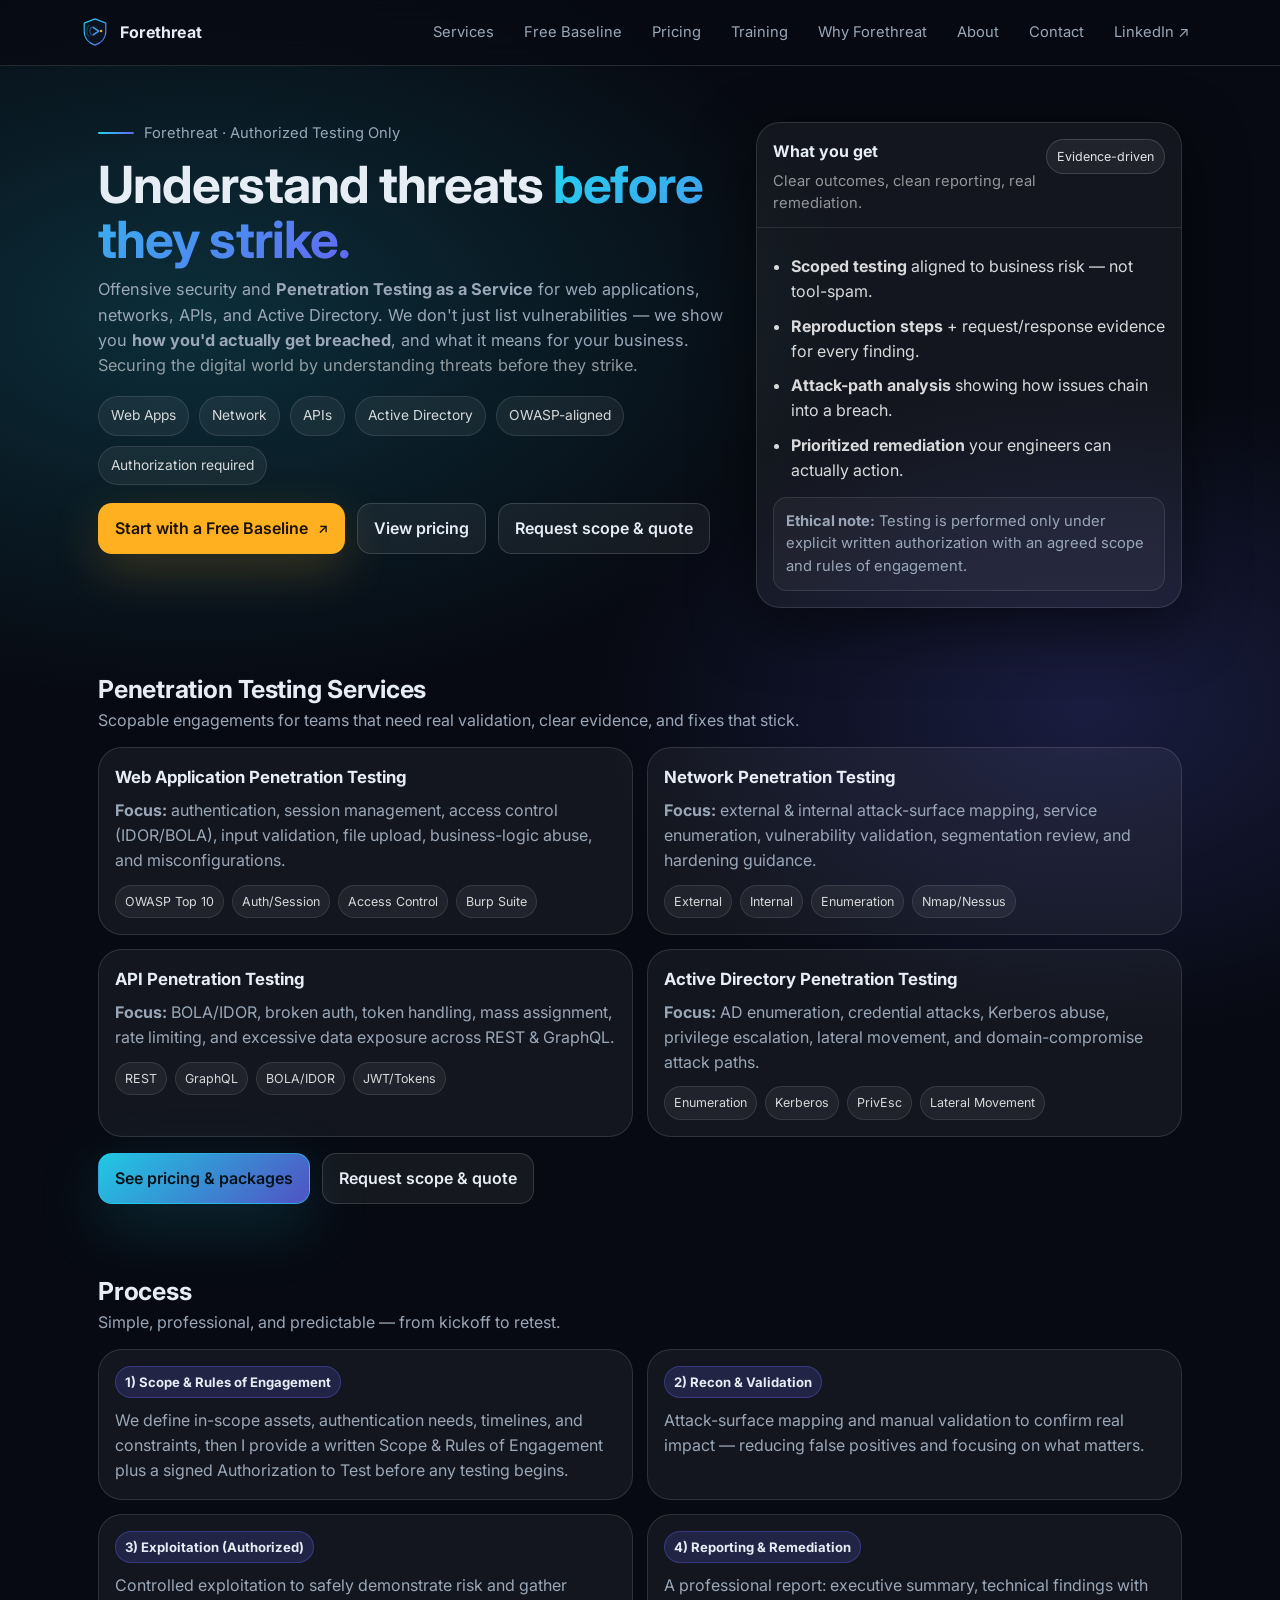
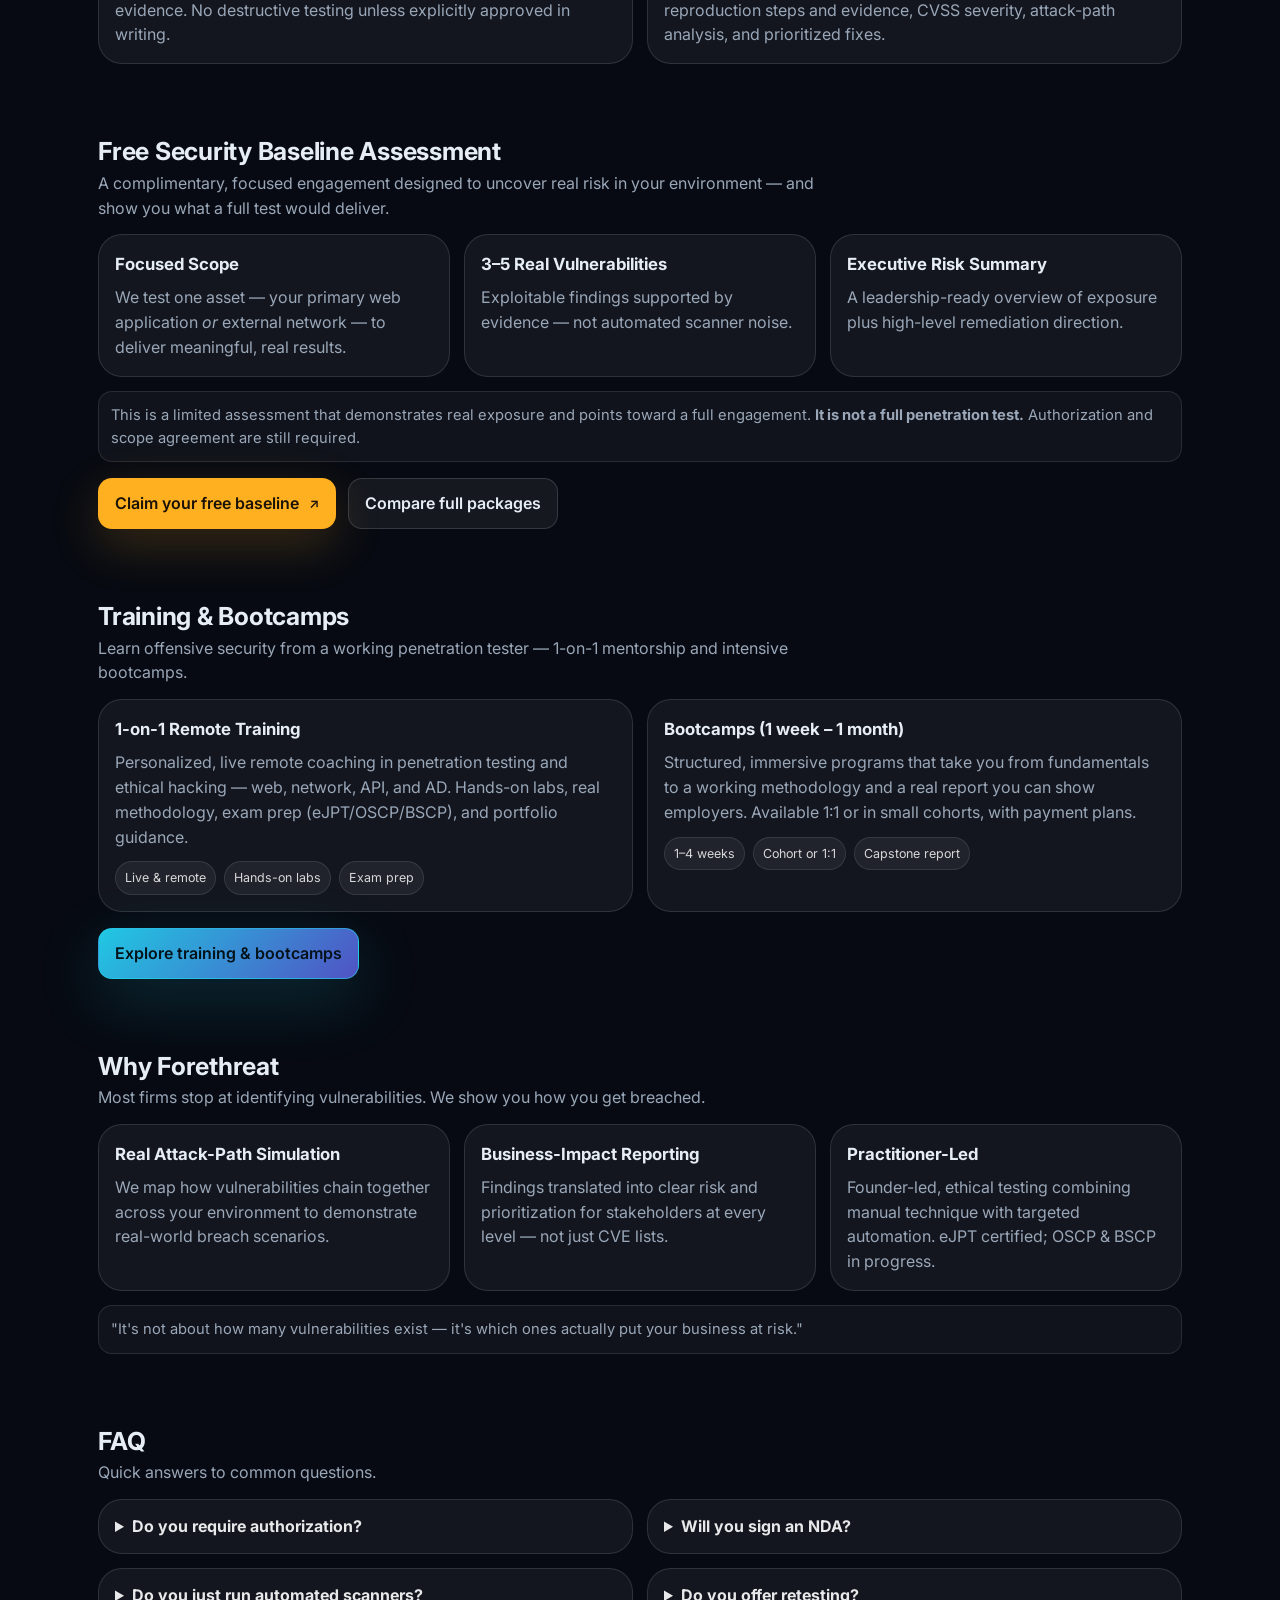
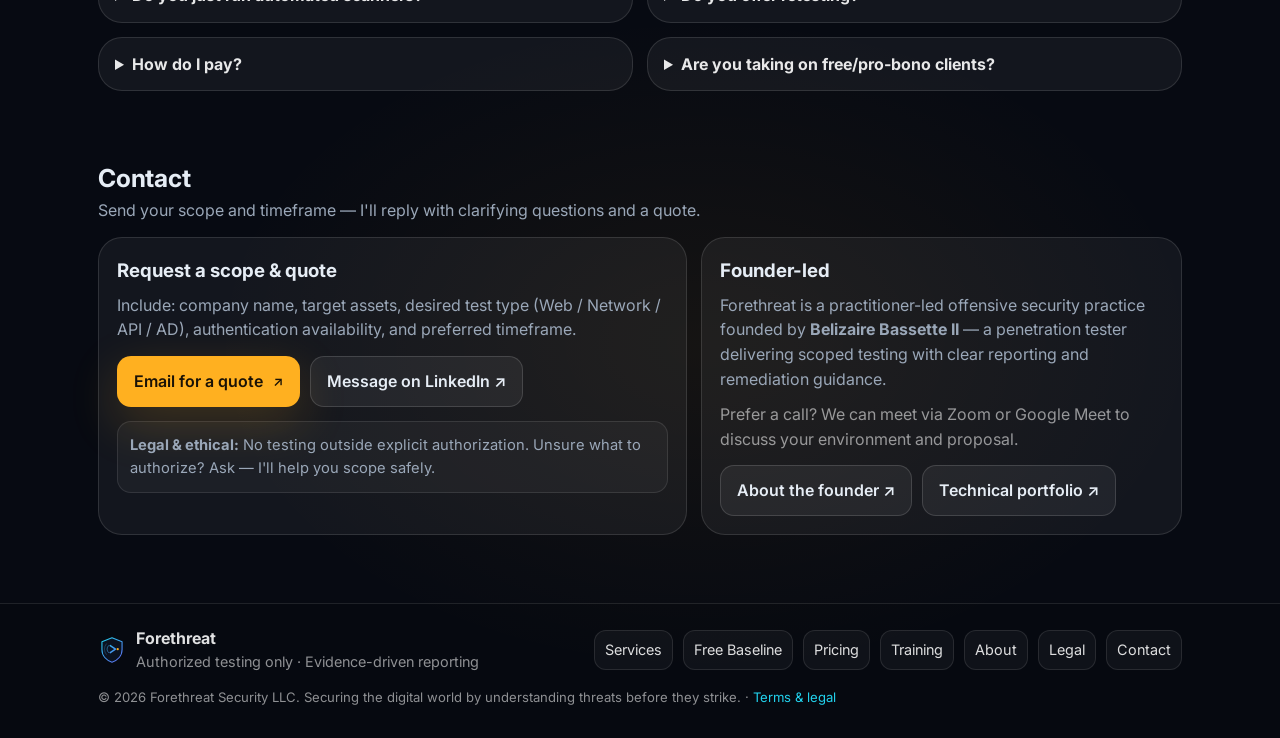
==== index.html @ 9aa18c88 "Forethreat marketing site for GitHub Pages (forethreatsec.com) Public site repo: index, pricing, tra" ====
<!DOCTYPE html>
<html lang="en">
<head>
  <meta charset="UTF-8" />
  <meta name="viewport" content="width=device-width, initial-scale=1.0" />
  <meta name="description" content="Forethreat — Offensive security and Penetration Testing as a Service. Authorized, scoped testing for web apps, networks, APIs, and Active Directory, plus 1-on-1 training and bootcamps. Evidence-driven reporting and real-world attack-path analysis." />
  <meta name="robots" content="index,follow" />
  <meta property="og:title" content="Forethreat — Offensive Security & PTaaS" />
  <meta property="og:description" content="We show you how you'd actually get breached — before someone else does. Web, Network, API & Active Directory penetration testing, plus training and bootcamps." />
  <meta property="og:type" content="website" />
  <title>Forethreat — Offensive Security & PTaaS</title>
  <link href="https://fonts.googleapis.com/css2?family=Inter:wght@300;400;500;600;700;800&display=swap" rel="stylesheet" />
  <link rel="icon" href="assets/logo.svg" type="image/svg+xml" />
  <link rel="stylesheet" href="style.css" />
</head>
<body>
  <!-- NAV -->
  <div class="nav">
    <div class="wrap nav-inner">
      <a class="brand" href="index.html">
        <img src="assets/logo.svg" alt="Forethreat" />
        <span>Forethreat</span>
      </a>
      <div class="nav-links">
        <a href="#services">Services</a>
        <a href="#baseline">Free Baseline</a>
        <a href="pricing.html">Pricing</a>
        <a href="training.html">Training</a>
        <a href="#why">Why Forethreat</a>
        <a href="about.html">About</a>
        <a href="#contact">Contact</a>
        <a href="https://www.linkedin.com/in/belizaireb" target="_blank" rel="noopener">LinkedIn ↗</a>
      </div>
    </div>
  </div>

  <!-- HERO -->
  <header class="hero">
    <div class="wrap hero-grid">
      <div>
        <div class="eyebrow">
          <div class="line"></div>
          <div>Forethreat · Authorized Testing Only</div>
        </div>
        <h1>Understand threats <span>before they strike.</span></h1>
        <p class="sub">
          Offensive security and <strong>Penetration Testing as a Service</strong> for web applications, networks, APIs, and Active Directory.
          We don't just list vulnerabilities — we show you <strong>how you'd actually get breached</strong>, and what it means for your business.
          <br />
          <span style="color:var(--muted2);">Securing the digital world by understanding threats before they strike.</span>
        </p>
        <div class="chips">
          <span class="chip">Web Apps</span>
          <span class="chip">Network</span>
          <span class="chip">APIs</span>
          <span class="chip">Active Directory</span>
          <span class="chip">OWASP-aligned</span>
          <span class="chip">Authorization required</span>
        </div>
        <div class="cta">
          <a class="btn signal" href="#baseline">Start with a Free Baseline <small>↗</small></a>
          <a class="btn" href="pricing.html">View pricing</a>
          <a class="btn" href="#contact">Request scope &amp; quote</a>
        </div>
      </div>

      <aside class="card" aria-label="What you get">
        <div class="card-top">
          <div>
            <div class="card-title">What you get</div>
            <div class="card-sub">Clear outcomes, clean reporting, real remediation.</div>
          </div>
          <div class="pill">Evidence-driven</div>
        </div>
        <div class="card-body">
          <ul class="list">
            <li><strong>Scoped testing</strong> aligned to business risk — not tool-spam.</li>
            <li><strong>Reproduction steps</strong> + request/response evidence for every finding.</li>
            <li><strong>Attack-path analysis</strong> showing how issues chain into a breach.</li>
            <li><strong>Prioritized remediation</strong> your engineers can actually action.</li>
          </ul>
          <div class="micro">
            <strong>Ethical note:</strong> Testing is performed only under explicit written authorization with an agreed scope and rules of engagement.
          </div>
        </div>
      </aside>
    </div>
  </header>

  <!-- SERVICES -->
  <section id="services">
    <div class="wrap">
      <div class="section-head">
        <div>
          <h2>Penetration Testing Services</h2>
          <p class="lead">Scopable engagements for teams that need real validation, clear evidence, and fixes that stick.</p>
        </div>
      </div>
      <div class="grid2">
        <div class="svc">
          <h3>Web Application Penetration Testing</h3>
          <p><strong>Focus:</strong> authentication, session management, access control (IDOR/BOLA), input validation, file upload, business-logic abuse, and misconfigurations.</p>
          <div class="tags"><span class="tag">OWASP Top 10</span><span class="tag">Auth/Session</span><span class="tag">Access Control</span><span class="tag">Burp Suite</span></div>
        </div>
        <div class="svc">
          <h3>Network Penetration Testing</h3>
          <p><strong>Focus:</strong> external &amp; internal attack-surface mapping, service enumeration, vulnerability validation, segmentation review, and hardening guidance.</p>
          <div class="tags"><span class="tag">External</span><span class="tag">Internal</span><span class="tag">Enumeration</span><span class="tag">Nmap/Nessus</span></div>
        </div>
        <div class="svc">
          <h3>API Penetration Testing</h3>
          <p><strong>Focus:</strong> BOLA/IDOR, broken auth, token handling, mass assignment, rate limiting, and excessive data exposure across REST &amp; GraphQL.</p>
          <div class="tags"><span class="tag">REST</span><span class="tag">GraphQL</span><span class="tag">BOLA/IDOR</span><span class="tag">JWT/Tokens</span></div>
        </div>
        <div class="svc">
          <h3>Active Directory Penetration Testing</h3>
          <p><strong>Focus:</strong> AD enumeration, credential attacks, Kerberos abuse, privilege escalation, lateral movement, and domain-compromise attack paths.</p>
          <div class="tags"><span class="tag">Enumeration</span><span class="tag">Kerberos</span><span class="tag">PrivEsc</span><span class="tag">Lateral Movement</span></div>
        </div>
      </div>
      <div class="cta" style="margin-top:16px;">
        <a class="btn primary" href="pricing.html">See pricing &amp; packages</a>
        <a class="btn" href="#contact">Request scope &amp; quote</a>
      </div>
    </div>
  </section>

  <!-- PROCESS -->
  <section id="process">
    <div class="wrap">
      <div class="section-head"><div><h2>Process</h2><p class="lead">Simple, professional, and predictable — from kickoff to retest.</p></div></div>
      <div class="grid2">
        <div class="step"><strong>1) Scope &amp; Rules of Engagement</strong><p>We define in-scope assets, authentication needs, timelines, and constraints, then I provide a written Scope &amp; Rules of Engagement plus a signed Authorization to Test before any testing begins.</p></div>
        <div class="step"><strong>2) Recon &amp; Validation</strong><p>Attack-surface mapping and manual validation to confirm real impact — reducing false positives and focusing on what matters.</p></div>
        <div class="step"><strong>3) Exploitation (Authorized)</strong><p>Controlled exploitation to safely demonstrate risk and gather evidence. No destructive testing unless explicitly approved in writing.</p></div>
        <div class="step"><strong>4) Reporting &amp; Remediation</strong><p>A professional report: executive summary, technical findings with reproduction steps and evidence, CVSS severity, attack-path analysis, and prioritized fixes.</p></div>
      </div>
    </div>
  </section>

  <!-- BASELINE (FREE) -->
  <section id="baseline">
    <div class="wrap">
      <div class="section-head"><div><h2>Free Security Baseline Assessment</h2><p class="lead">A complimentary, focused engagement designed to uncover real risk in your environment — and show you what a full test would deliver.</p></div></div>
      <div class="grid3">
        <div class="svc"><h3>Focused Scope</h3><p>We test one asset — your primary web application <em>or</em> external network — to deliver meaningful, real results.</p></div>
        <div class="svc"><h3>3–5 Real Vulnerabilities</h3><p>Exploitable findings supported by evidence — not automated scanner noise.</p></div>
        <div class="svc"><h3>Executive Risk Summary</h3><p>A leadership-ready overview of exposure plus high-level remediation direction.</p></div>
      </div>
      <div class="micro" style="margin-top:14px;">
        This is a limited assessment that demonstrates real exposure and points toward a full engagement. <strong>It is not a full penetration test.</strong> Authorization and scope agreement are still required.
      </div>
      <div class="cta" style="margin-top:16px;">
        <a class="btn signal" href="#contact">Claim your free baseline <small>↗</small></a>
        <a class="btn" href="pricing.html">Compare full packages</a>
      </div>
    </div>
  </section>

  <!-- TRAINING TEASER -->
  <section id="training">
    <div class="wrap">
      <div class="section-head"><div><h2>Training &amp; Bootcamps</h2><p class="lead">Learn offensive security from a working penetration tester — 1-on-1 mentorship and intensive bootcamps.</p></div></div>
      <div class="grid2">
        <div class="svc">
          <h3>1-on-1 Remote Training</h3>
          <p>Personalized, live remote coaching in penetration testing and ethical hacking — web, network, API, and AD. Hands-on labs, real methodology, exam prep (eJPT/OSCP/BSCP), and portfolio guidance.</p>
          <div class="tags"><span class="tag">Live &amp; remote</span><span class="tag">Hands-on labs</span><span class="tag">Exam prep</span></div>
        </div>
        <div class="svc">
          <h3>Bootcamps (1 week – 1 month)</h3>
          <p>Structured, immersive programs that take you from fundamentals to a working methodology and a real report you can show employers. Available 1:1 or in small cohorts, with payment plans.</p>
          <div class="tags"><span class="tag">1–4 weeks</span><span class="tag">Cohort or 1:1</span><span class="tag">Capstone report</span></div>
        </div>
      </div>
      <div class="cta" style="margin-top:16px;">
        <a class="btn primary" href="training.html">Explore training &amp; bootcamps</a>
      </div>
    </div>
  </section>

  <!-- WHY -->
  <section id="why">
    <div class="wrap">
      <div class="section-head"><div><h2>Why Forethreat</h2><p class="lead">Most firms stop at identifying vulnerabilities. We show you how you get breached.</p></div></div>
      <div class="grid3">
        <div class="svc"><h3>Real Attack-Path Simulation</h3><p>We map how vulnerabilities chain together across your environment to demonstrate real-world breach scenarios.</p></div>
        <div class="svc"><h3>Business-Impact Reporting</h3><p>Findings translated into clear risk and prioritization for stakeholders at every level — not just CVE lists.</p></div>
        <div class="svc"><h3>Practitioner-Led</h3><p>Founder-led, ethical testing combining manual technique with targeted automation. eJPT certified; OSCP &amp; BSCP in progress.</p></div>
      </div>
      <div class="micro" style="margin-top:14px;">
        "It's not about how many vulnerabilities exist — it's which ones actually put your business at risk."
      </div>
    </div>
  </section>

  <!-- FAQ -->
  <section id="faq">
    <div class="wrap">
      <div class="section-head"><div><h2>FAQ</h2><p class="lead">Quick answers to common questions.</p></div></div>
      <div class="faq">
        <details><summary>Do you require authorization?</summary><p>Always. I only test assets with explicit written authorization, an agreed scope, and signed rules of engagement. If you don't own the asset, we'll need authorization from the owner too.</p></details>
        <details><summary>Will you sign an NDA?</summary><p>Yes. A mutual NDA and rules-of-engagement documentation are standard for every scoped engagement.</p></details>
        <details><summary>Do you just run automated scanners?</summary><p>No. Engagements combine recon, manual validation, and authorized, controlled exploitation to confirm real impact and cut false positives.</p></details>
        <details><summary>Do you offer retesting?</summary><p>Yes — retesting confirms your fixes worked. It's included in retainers and available as an add-on for one-off tests.</p></details>
        <details><summary>How do I pay?</summary><p>Card or ACH via secure Stripe links/invoices, or PayPal. One-off projects, monthly installments, and prepaid retainers are all supported. See <a href="pricing.html" class="accent">Pricing</a>.</p></details>
        <details><summary>Are you taking on free/pro-bono clients?</summary><p>As a growing practice, yes — the Free Baseline Assessment lets you experience the quality at no cost, with paid options when you're ready to go deeper.</p></details>
      </div>
    </div>
  </section>

  <!-- CONTACT -->
  <section id="contact">
    <div class="wrap">
      <div class="section-head"><div><h2>Contact</h2><p class="lead">Send your scope and timeframe — I'll reply with clarifying questions and a quote.</p></div></div>
      <div class="contact">
        <div class="contact-box">
          <h3 style="margin:0 0 6px;">Request a scope &amp; quote</h3>
          <p>Include: company name, target assets, desired test type (Web / Network / API / AD), authentication availability, and preferred timeframe.</p>
          <div class="contact-actions">
            <a class="btn signal" href="mailto:bassette.secure@gmail.com?subject=Forethreat%20-%20Request%20Scope%20%26%20Quote&body=Company%3A%0AAsset(s)%3A%0ATesting%20type%20(Web%2FNetwork%2FAPI%2FAD)%3A%0AAuth%20available%3F%20(Yes%2FNo)%3A%0ATimeframe%3A%0AConstraints%2FNotes%3A%0A">Email for a quote <small>↗</small></a>
            <a class="btn" href="https://www.linkedin.com/in/belizaireb" target="_blank" rel="noopener">Message on LinkedIn ↗</a>
          </div>
          <div class="micro"><strong>Legal &amp; ethical:</strong> No testing outside explicit authorization. Unsure what to authorize? Ask — I'll help you scope safely.</div>
        </div>
        <div class="contact-box">
          <h3 style="margin:0 0 6px;">Founder-led</h3>
          <p>Forethreat is a practitioner-led offensive security practice founded by <strong>Belizaire Bassette II</strong> — a penetration tester delivering scoped testing with clear reporting and remediation guidance.</p>
          <p style="margin-top:10px;color:var(--muted2);">Prefer a call? We can meet via Zoom or Google Meet to discuss your environment and proposal.</p>
          <div class="contact-actions">
            <a class="btn" href="about.html">About the founder ↗</a>
            <a class="btn" href="https://bebasset.github.io/" target="_blank" rel="noopener">Technical portfolio ↗</a>
          </div>
        </div>
      </div>
    </div>
  </section>

  <!-- FOOTER -->
  <footer class="foot">
    <div class="wrap foot-row">
      <div style="display:flex; align-items:center; gap:10px;">
        <img src="assets/logo.svg" alt="" width="28" height="28" />
        <div>
          <div style="font-weight:700;color:rgba(255,255,255,.88);">Forethreat</div>
          <div style="font-size:.9rem;">Authorized testing only · Evidence-driven reporting</div>
        </div>
      </div>
      <div class="mini-links">
        <a href="#services">Services</a>
        <a href="#baseline">Free Baseline</a>
        <a href="pricing.html">Pricing</a>
        <a href="training.html">Training</a>
        <a href="about.html">About</a>
        <a href="legal.html">Legal</a>
        <a href="#contact">Contact</a>
      </div>
    </div>
    <div class="wrap" style="margin-top:14px;font-size:.82rem;color:var(--muted2);">
      © <span id="yr">2026</span> Forethreat Security LLC. Securing the digital world by understanding threats before they strike. ·
      <a href="legal.html" class="accent">Terms &amp; legal</a>
    </div>
  </footer>
  <script>document.getElementById('yr').textContent=new Date().getFullYear();</script>
</body>
</html>
---- style.css ----
/* ======================================================================
   Forethreat — shared stylesheet
   Palette: Obsidian / Cyan / Indigo / Signal Amber
   ====================================================================== */
:root{
  --bg:#070A12;
  --bg2:#0B1220;
  --panel:rgba(255,255,255,.05);
  --panel2:rgba(255,255,255,.08);
  --border:rgba(255,255,255,.12);
  --text:#E6EDF5;
  --muted:#9AA7B8;
  --muted2:rgba(255,255,255,.55);

  --accent:#22D3EE;   /* cyan */
  --accent2:#6366F1;  /* indigo */
  --signal:#FFB020;   /* amber CTA / threat */

  --shadow:0 18px 60px rgba(0,0,0,.55);
  --radius:18px;
  --radius2:24px;
  --max:1120px;
  --nav-offset:84px;
}
@media (max-width:980px){ :root{ --nav-offset:140px; } }

*{ box-sizing:border-box; }
html,body{ margin:0; padding:0; }
body{
  font-family:Inter, system-ui, -apple-system, "Segoe UI", Roboto, Helvetica, Arial, sans-serif;
  background:
    radial-gradient(1200px 700px at 15% 8%, rgba(34,211,238,.18), transparent 55%),
    radial-gradient(900px 600px at 85% 18%, rgba(99,102,241,.20), transparent 55%),
    radial-gradient(900px 600px at 55% 90%, rgba(255,176,32,.06), transparent 55%),
    var(--bg);
  color:var(--text);
  line-height:1.55;
}
a{ color:inherit; text-decoration:none; }
a:hover{ opacity:.92; }
.wrap{ max-width:var(--max); margin:0 auto; padding:0 18px; }
.accent{ color:var(--accent); }
.gradient-text{
  background:linear-gradient(135deg,var(--accent),var(--accent2));
  -webkit-background-clip:text; background-clip:text; color:transparent;
}

/* NAV */
.nav{ position:sticky; top:0; z-index:50; backdrop-filter:blur(14px);
  background:rgba(7,10,18,.72); border-bottom:1px solid var(--border); }
.nav-inner{ display:flex; align-items:center; justify-content:space-between; padding:12px 0; gap:12px; flex-wrap:wrap; }
.brand{ display:flex; align-items:center; gap:10px; font-weight:700; letter-spacing:.2px; }
.brand img{ width:30px; height:30px; display:block; }
.nav-links{ display:flex; gap:8px; align-items:center; flex-wrap:wrap; }
.nav-links a{ font-size:.92rem; color:var(--muted); padding:8px 10px; border-radius:12px; border:1px solid transparent; }
.nav-links a:hover, .nav-links a.active{ color:var(--text); border-color:rgba(255,255,255,.10); background:rgba(255,255,255,.04); }

/* BUTTONS */
.btn{ display:inline-flex; align-items:center; gap:10px; padding:12px 16px; border-radius:14px;
  border:1px solid rgba(255,255,255,.14); background:rgba(255,255,255,.06); color:var(--text); font-weight:600; }
.btn:hover{ background:rgba(255,255,255,.08); }
.btn.primary{ border-color:rgba(34,211,238,.55);
  background:linear-gradient(135deg, rgba(34,211,238,.95), rgba(99,102,241,.80)); color:#04121A;
  box-shadow:0 20px 65px rgba(34,211,238,.18); }
.btn.primary:hover{ opacity:.96; }
.btn.signal{ border-color:rgba(255,176,32,.55); background:var(--signal); color:#1A1206;
  box-shadow:0 16px 50px rgba(255,176,32,.20); }
.btn.signal:hover{ background:#ffbe44; }
.cta{ display:flex; gap:12px; flex-wrap:wrap; margin-top:10px; }

/* HERO */
.hero{ padding:56px 0 28px; }
.hero-grid{ display:grid; grid-template-columns:1.2fr .8fr; gap:18px; align-items:stretch; }
@media (max-width:980px){ .hero-grid{ grid-template-columns:1fr; } }
.eyebrow{ display:flex; align-items:center; gap:10px; color:var(--muted); font-size:.92rem; }
.eyebrow .line{ width:36px; height:2px; background:linear-gradient(90deg,var(--accent),var(--accent2)); border-radius:99px; }
h1{ margin:12px 0 10px; font-size:clamp(2.1rem,4vw,3.2rem); line-height:1.08; letter-spacing:-.02em; }
h1 span{ background:linear-gradient(135deg,var(--accent),var(--accent2)); -webkit-background-clip:text; background-clip:text; color:transparent; }
.sub{ color:var(--muted); font-size:1.02rem; margin:0 0 18px; }
.chips{ display:flex; flex-wrap:wrap; gap:10px; margin:14px 0 18px; }
.chip{ font-size:.86rem; color:rgba(255,255,255,.82); padding:8px 12px; border-radius:999px;
  background:rgba(255,255,255,.06); border:1px solid rgba(255,255,255,.10); }

/* CARD */
.card{ border:1px solid var(--border); background:rgba(255,255,255,.05); border-radius:var(--radius2); box-shadow:var(--shadow); overflow:hidden; }
.card-top{ padding:16px 16px 12px; border-bottom:1px solid rgba(255,255,255,.09); display:flex; justify-content:space-between; gap:10px; align-items:flex-start; }
.pill{ font-size:.78rem; color:rgba(255,255,255,.88); padding:7px 10px; border-radius:999px; border:1px solid rgba(255,255,255,.14); background:rgba(255,255,255,.06); white-space:nowrap; }
.card-title{ font-weight:700; margin:0; }
.card-sub{ margin:6px 0 0; color:var(--muted2); font-size:.92rem; }
.card-body{ padding:16px; }
.list{ margin:0; padding-left:18px; color:rgba(255,255,255,.84); }
.list li{ margin:10px 0; }
.micro{ margin-top:14px; padding:12px; border-radius:14px; background:rgba(255,255,255,.04); border:1px solid rgba(255,255,255,.10); color:var(--muted); font-size:.92rem; }

/* SECTIONS */
section{ padding:34px 0; scroll-margin-top:var(--nav-offset); }
.section-head{ display:flex; align-items:flex-end; justify-content:space-between; gap:12px; margin-bottom:14px; }
h2{ margin:0; font-size:1.55rem; letter-spacing:-.01em; }
.lead{ margin:0; color:var(--muted); max-width:72ch; }

.grid3{ display:grid; grid-template-columns:repeat(3,1fr); gap:14px; }
@media (max-width:980px){ .grid3{ grid-template-columns:1fr; } }
.grid2{ display:grid; grid-template-columns:1fr 1fr; gap:14px; }
@media (max-width:980px){ .grid2{ grid-template-columns:1fr; } }

.svc{ padding:16px; border-radius:var(--radius2); border:1px solid rgba(255,255,255,.12); background:rgba(255,255,255,.05); }
.svc h3{ margin:0 0 8px; font-size:1.05rem; }
.svc p{ margin:0; color:var(--muted); }
.svc .tags{ margin-top:12px; display:flex; flex-wrap:wrap; gap:8px; }
.tag{ font-size:.78rem; padding:6px 9px; border-radius:999px; background:rgba(255,255,255,.06); border:1px solid rgba(255,255,255,.10); color:rgba(255,255,255,.82); }

.step{ padding:16px; border-radius:var(--radius2); border:1px solid rgba(255,255,255,.12); background:rgba(255,255,255,.05); }
.step strong{ display:inline-block; padding:5px 9px; border-radius:999px; background:rgba(99,102,241,.18); border:1px solid rgba(99,102,241,.35); margin-bottom:10px; font-size:.82rem; }
.step p{ margin:0; color:var(--muted); }

/* PRICING */
.price-row{ display:grid; grid-template-columns:repeat(3,1fr); gap:14px; align-items:stretch; }
@media (max-width:980px){ .price-row{ grid-template-columns:1fr; } }
.price{ padding:20px; border-radius:var(--radius2); border:1px solid rgba(255,255,255,.12); background:rgba(255,255,255,.05); position:relative; overflow:hidden; display:flex; flex-direction:column; }
.price.pop{ border-color:rgba(34,211,238,.45); background:linear-gradient(180deg, rgba(34,211,238,.12), rgba(255,255,255,.05)); }
.price .badge{ position:absolute; top:14px; right:14px; font-size:.7rem; font-weight:700; letter-spacing:.04em; padding:5px 9px; border-radius:999px; background:var(--signal); color:#1A1206; }
.price h3{ margin:0 0 6px; }
.price .from{ color:#fff; font-weight:800; font-size:1.5rem; margin:0 0 4px; }
.price .from small{ font-size:.85rem; font-weight:600; color:var(--muted); }
.price .note{ color:var(--muted2); font-size:.85rem; margin:0 0 12px; }
.price ul{ margin:0 0 16px; padding-left:18px; color:var(--muted); }
.price li{ margin:8px 0; }
.price .btn{ margin-top:auto; justify-content:center; }

table.tbl{ width:100%; border-collapse:collapse; font-size:.92rem; }
table.tbl th, table.tbl td{ text-align:left; padding:11px 12px; border-bottom:1px solid rgba(255,255,255,.10); }
table.tbl th{ color:var(--text); font-weight:700; }
table.tbl td{ color:var(--muted); }
table.tbl tr:last-child td{ border-bottom:none; }

/* FAQ */
.faq{ display:grid; grid-template-columns:1fr 1fr; gap:14px; }
@media (max-width:980px){ .faq{ grid-template-columns:1fr; } }
details{ border-radius:var(--radius2); border:1px solid rgba(255,255,255,.12); background:rgba(255,255,255,.05); padding:14px 16px; }
summary{ cursor:pointer; font-weight:700; color:rgba(255,255,255,.9); }
details p{ color:var(--muted); margin:10px 0 0; }

/* CONTACT */
.contact{ display:grid; grid-template-columns:1.1fr .9fr; gap:14px; }
@media (max-width:980px){ .contact{ grid-template-columns:1fr; } }
.contact-box{ padding:18px; border-radius:var(--radius2); border:1px solid rgba(255,255,255,.12); background:rgba(255,255,255,.05); }
.contact-box p{ color:var(--muted); margin:8px 0 0; }
.contact-actions{ margin-top:14px; display:flex; flex-wrap:wrap; gap:10px; }

/* FOOTER */
.foot{ padding:22px 0 30px; color:var(--muted2); border-top:1px solid rgba(255,255,255,.10); background:rgba(0,0,0,.12); margin-top:34px; }
.foot-row{ display:flex; justify-content:space-between; align-items:center; gap:12px; flex-wrap:wrap; }
.mini-links{ display:flex; gap:10px; flex-wrap:wrap; }
.mini-links a{ padding:8px 10px; border-radius:12px; border:1px solid rgba(255,255,255,.10); background:rgba(255,255,255,.04); color:rgba(255,255,255,.86); font-size:.9rem; }

/* PROSE (legal / long-form pages) */
.prose{ max-width:820px; margin:0 auto; color:var(--text); }
.prose h2{ font-size:1.3rem; margin:28px 0 8px; }
.prose h3{ font-size:1.05rem; margin:20px 0 6px; }
.prose p, .prose li{ color:var(--muted); }
.prose ul{ padding-left:20px; }
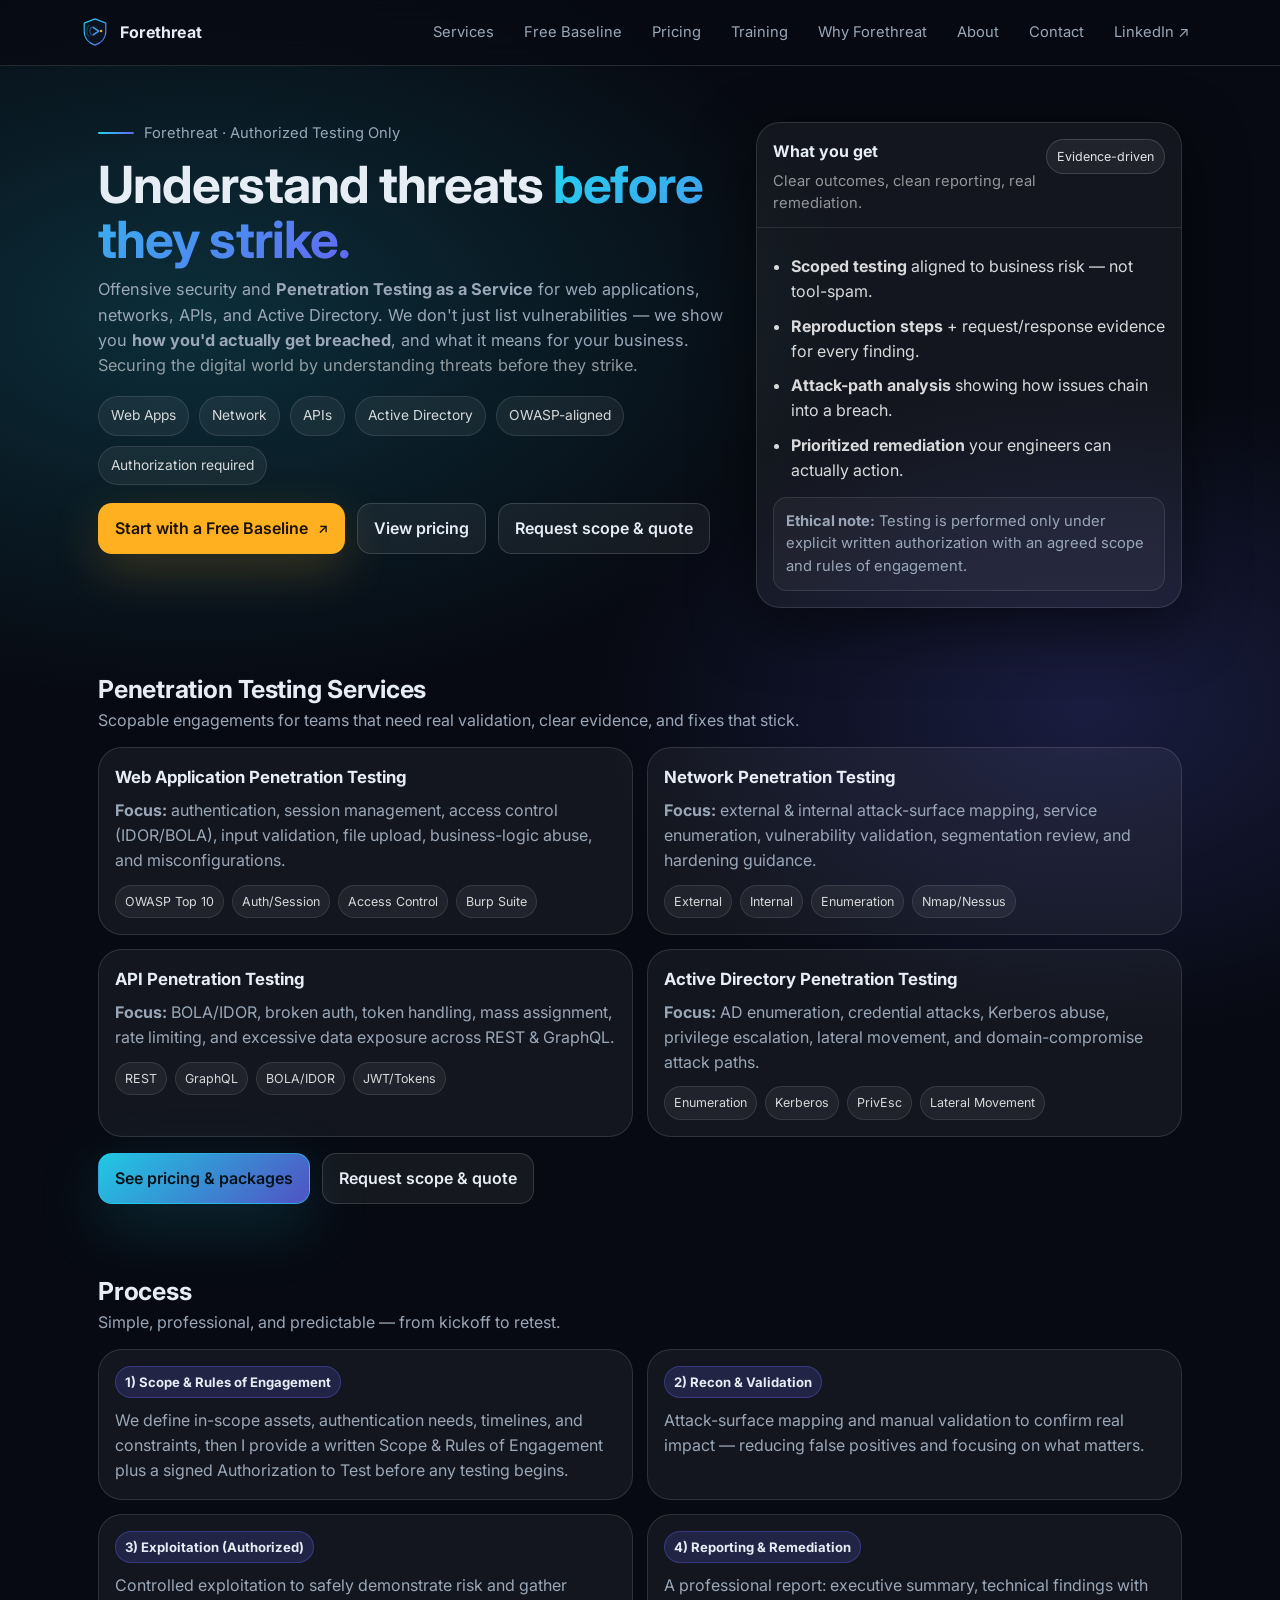
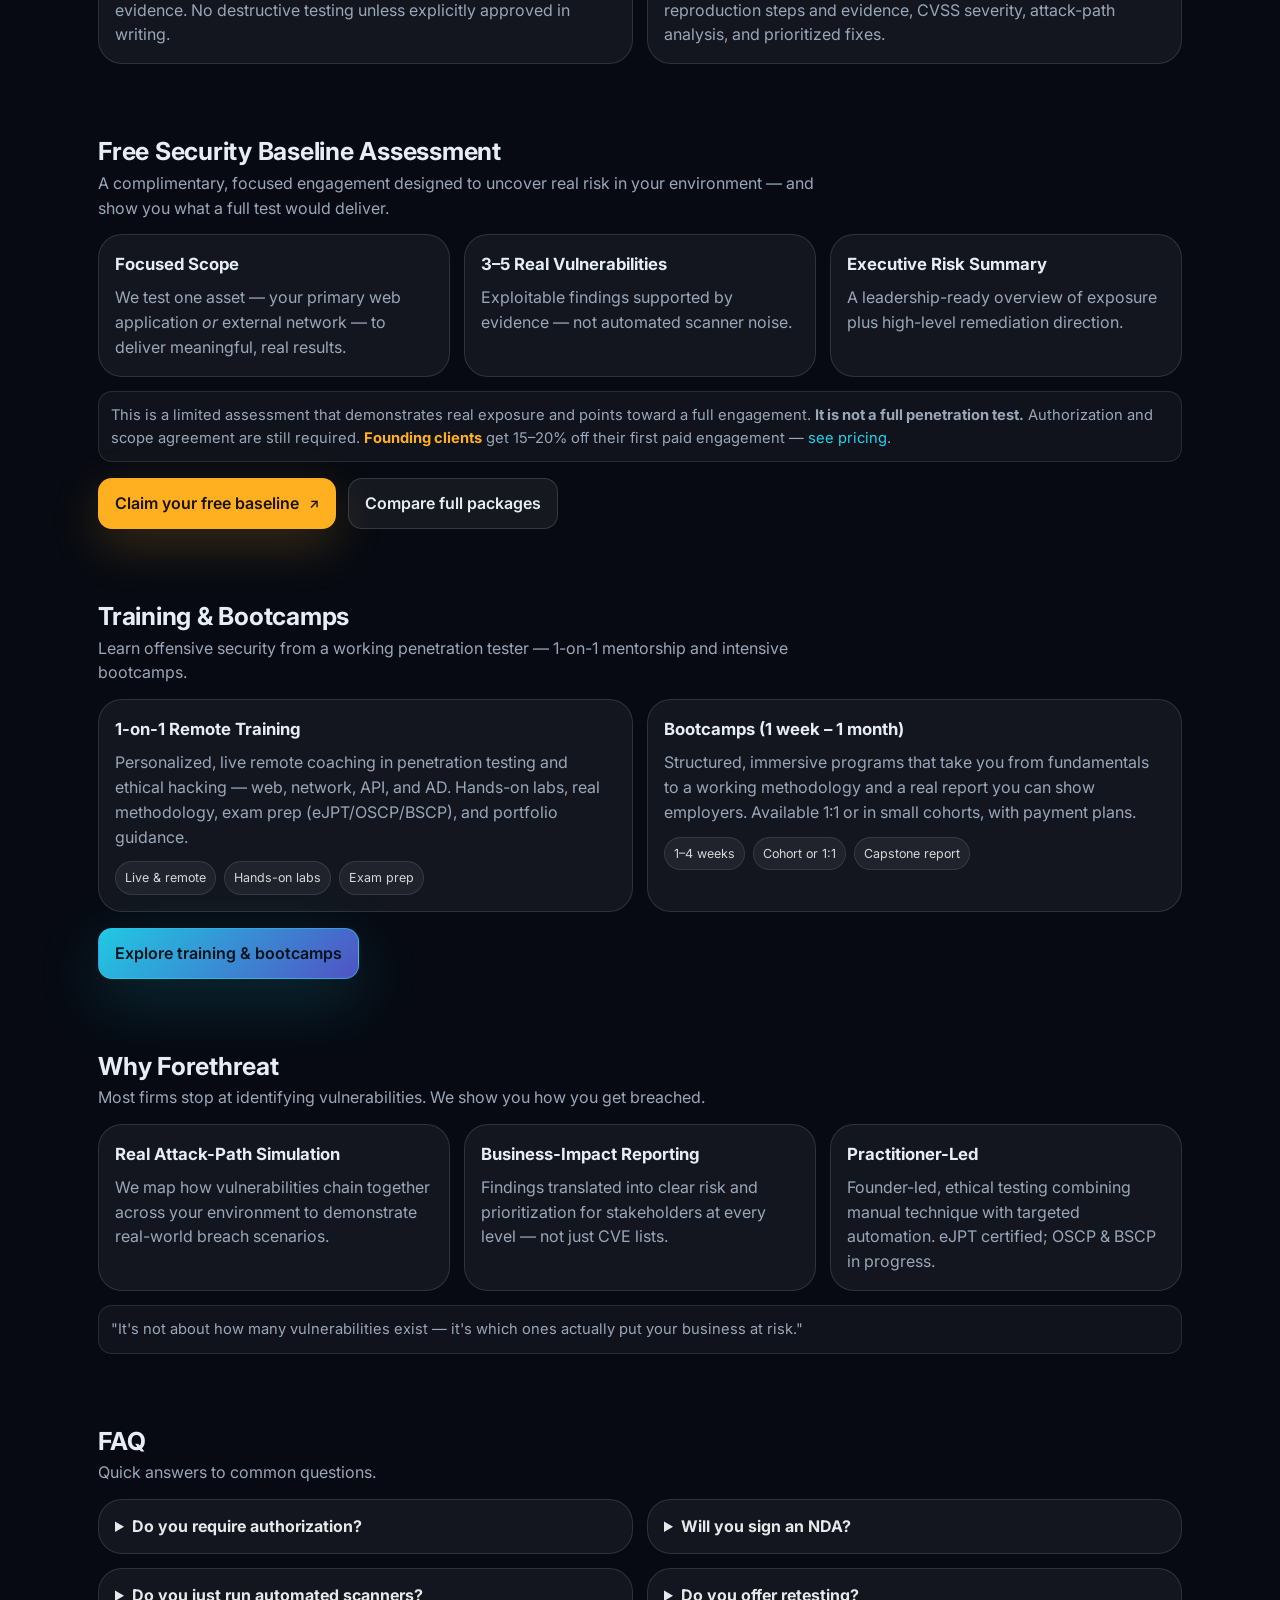
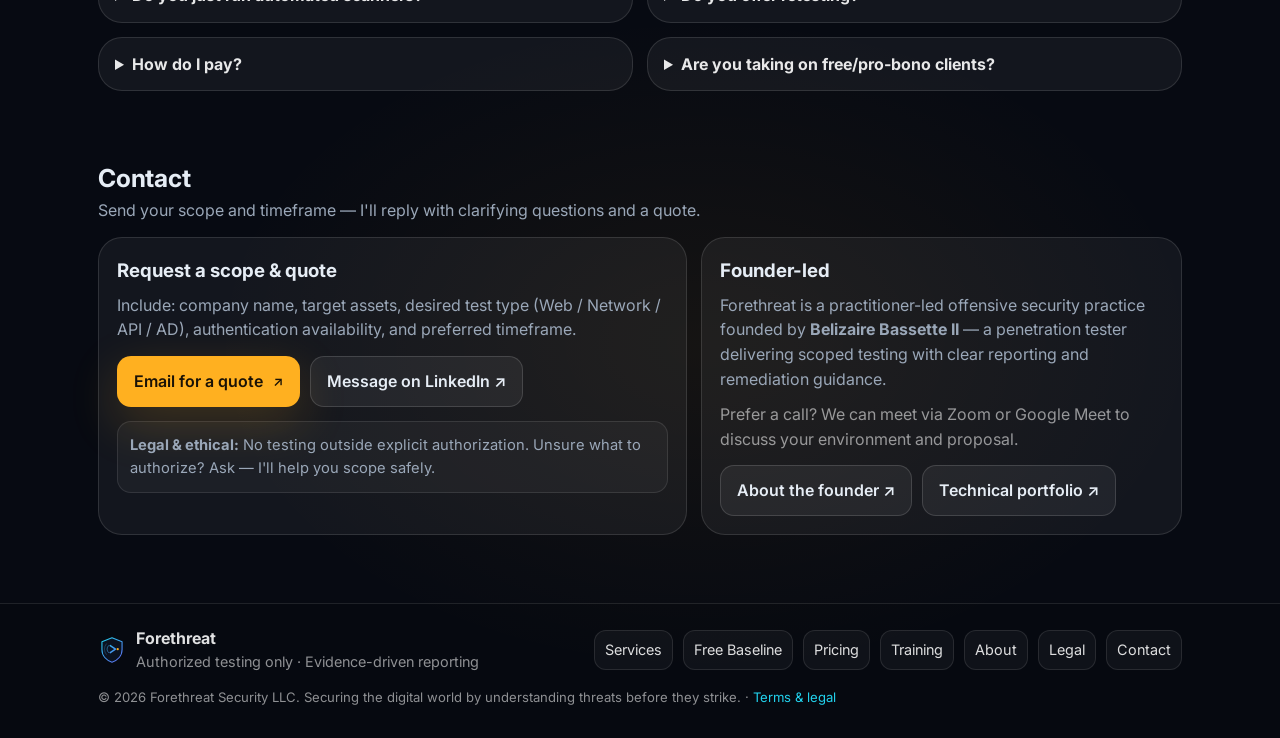
==== commit f7190f99: "Add Founding Client offer; refine PTaaS + capacity + 1:1 bootcamp copy Co-Authored-By: Claude Opus 4" ====
--- a/index.html
+++ b/index.html
@@ -148,7 +148,7 @@
         <div class="svc"><h3>Executive Risk Summary</h3><p>A leadership-ready overview of exposure plus high-level remediation direction.</p></div>
       </div>
       <div class="micro" style="margin-top:14px;">
-        This is a limited assessment that demonstrates real exposure and points toward a full engagement. <strong>It is not a full penetration test.</strong> Authorization and scope agreement are still required.
+        This is a limited assessment that demonstrates real exposure and points toward a full engagement. <strong>It is not a full penetration test.</strong> Authorization and scope agreement are still required. <strong style="color:var(--signal);">Founding clients</strong> get 15–20% off their first paid engagement — <a href="pricing.html" class="accent">see pricing</a>.
       </div>
       <div class="cta" style="margin-top:16px;">
         <a class="btn signal" href="#contact">Claim your free baseline <small>↗</small></a>
@@ -218,7 +218,7 @@
           <h3 style="margin:0 0 6px;">Request a scope &amp; quote</h3>
           <p>Include: company name, target assets, desired test type (Web / Network / API / AD), authentication availability, and preferred timeframe.</p>
           <div class="contact-actions">
-            <a class="btn signal" href="mailto:bassette.secure@gmail.com?subject=Forethreat%20-%20Request%20Scope%20%26%20Quote&body=Company%3A%0AAsset(s)%3A%0ATesting%20type%20(Web%2FNetwork%2FAPI%2FAD)%3A%0AAuth%20available%3F%20(Yes%2FNo)%3A%0ATimeframe%3A%0AConstraints%2FNotes%3A%0A">Email for a quote <small>↗</small></a>
+            <a class="btn signal" href="mailto:belizaire@forethreatsec.com?subject=Forethreat%20-%20Request%20Scope%20%26%20Quote&body=Company%3A%0AAsset(s)%3A%0ATesting%20type%20(Web%2FNetwork%2FAPI%2FAD)%3A%0AAuth%20available%3F%20(Yes%2FNo)%3A%0ATimeframe%3A%0AConstraints%2FNotes%3A%0A">Email for a quote <small>↗</small></a>
             <a class="btn" href="https://www.linkedin.com/in/belizaireb" target="_blank" rel="noopener">Message on LinkedIn ↗</a>
           </div>
           <div class="micro"><strong>Legal &amp; ethical:</strong> No testing outside explicit authorization. Unsure what to authorize? Ask — I'll help you scope safely.</div>
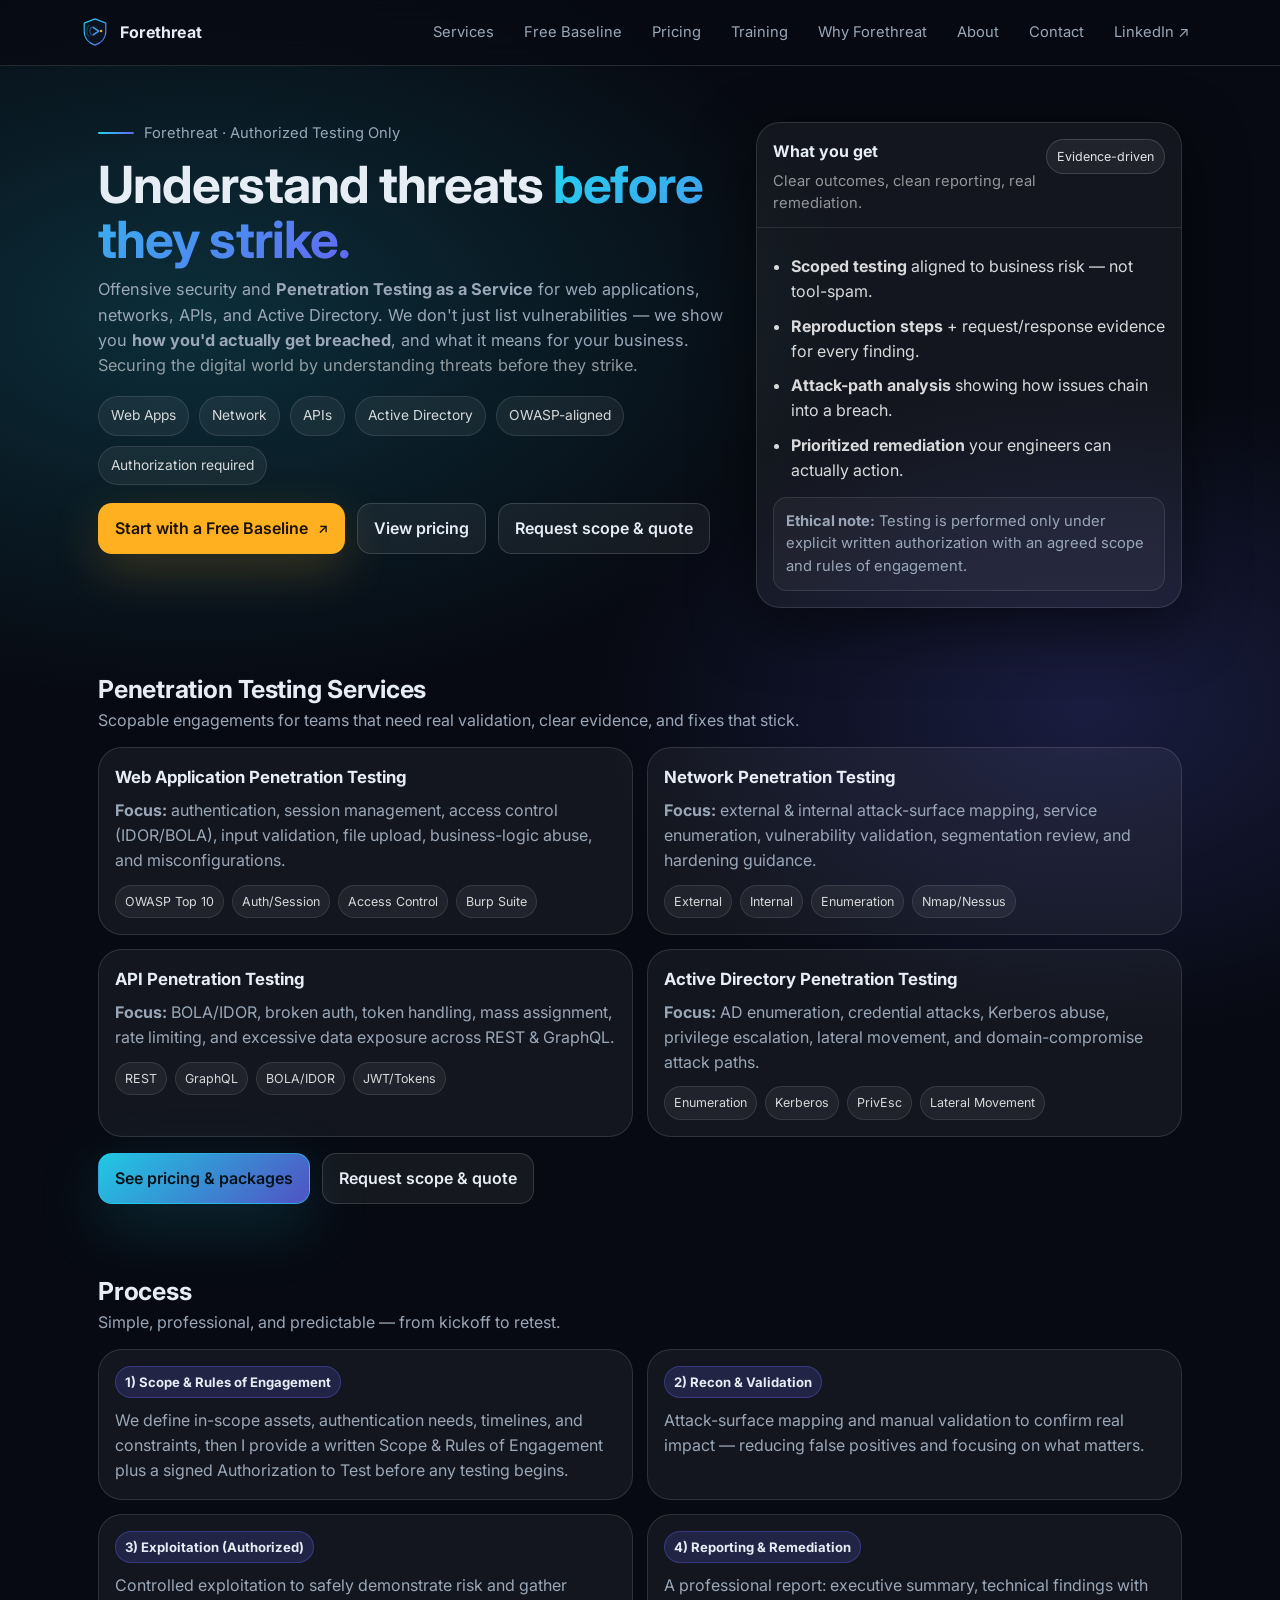
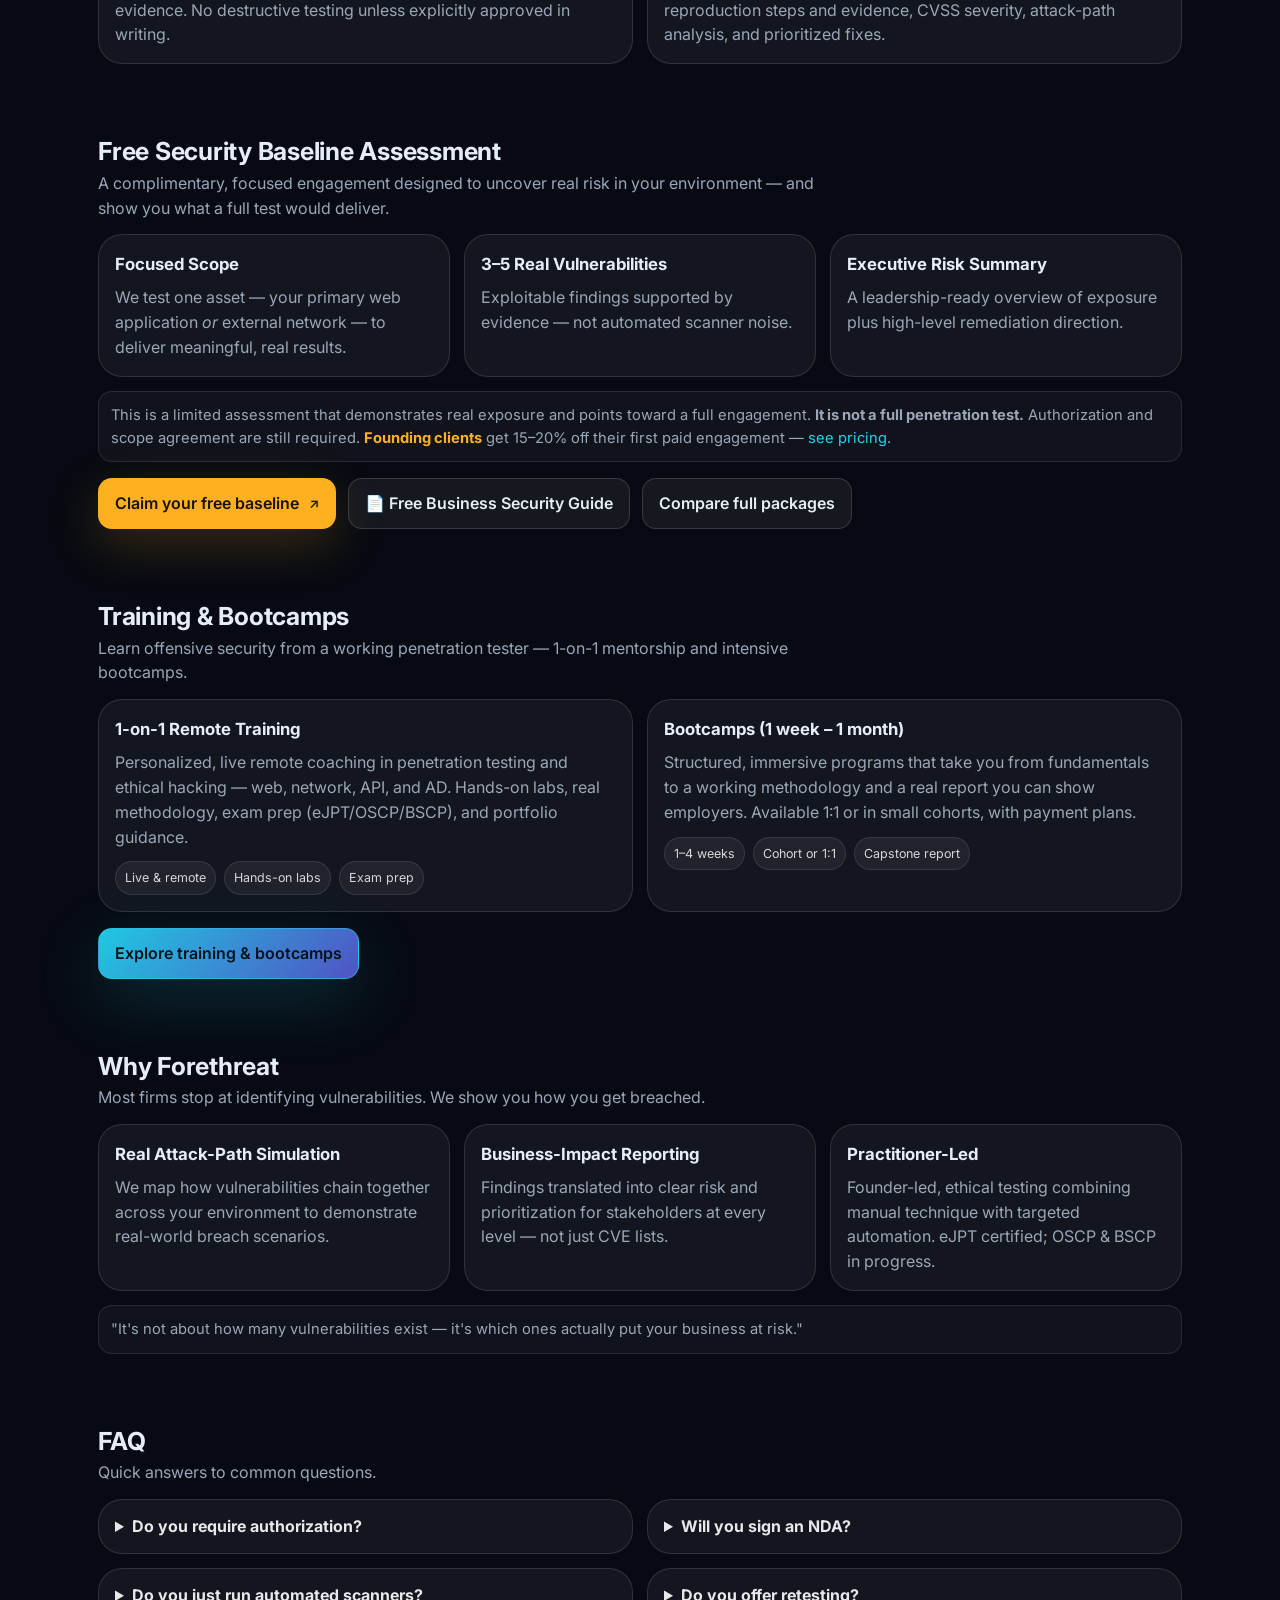
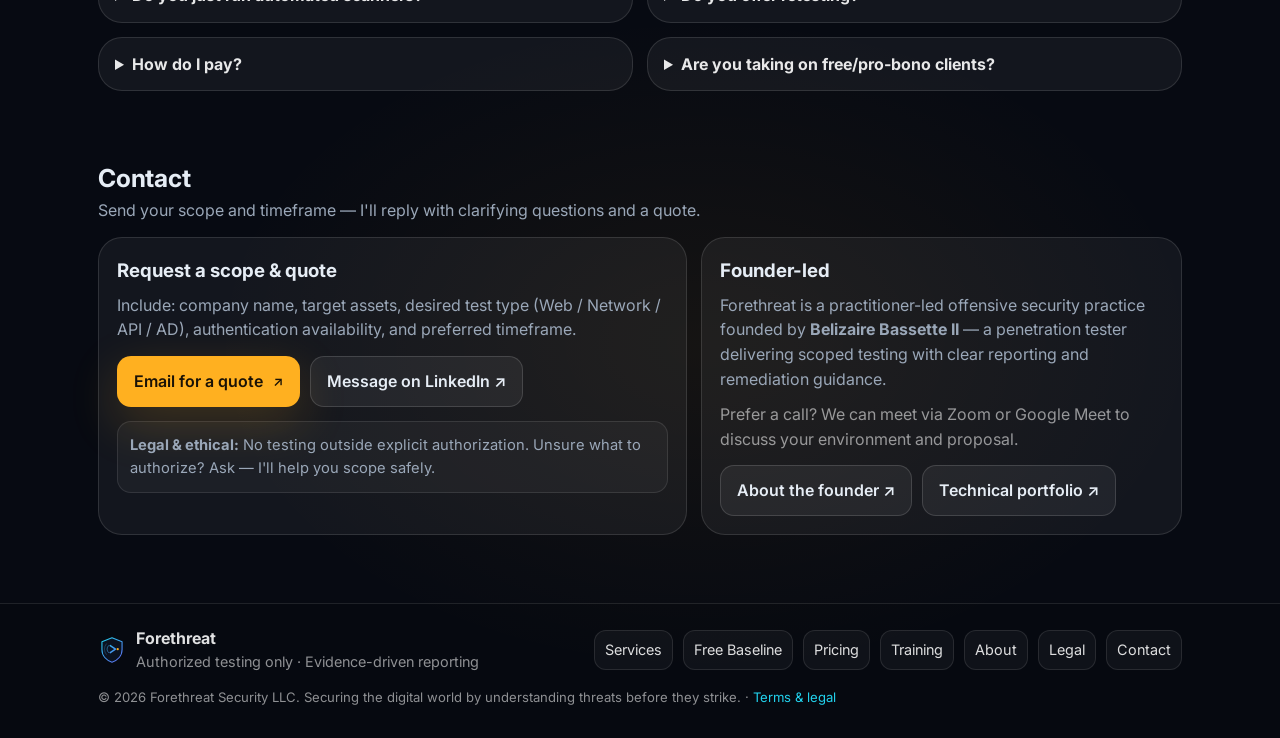
==== commit 4da51d6d: "Add lead-magnet PDFs (roadmap + business guide) with download CTAs; hide placeholder testimonials - " ====
--- a/index.html
+++ b/index.html
@@ -152,6 +152,7 @@
       </div>
       <div class="cta" style="margin-top:16px;">
         <a class="btn signal" href="#contact">Claim your free baseline <small>↗</small></a>
+        <a class="btn" href="business-security-guide.pdf" target="_blank" rel="noopener" download>📄 Free Business Security Guide</a>
         <a class="btn" href="pricing.html">Compare full packages</a>
       </div>
     </div>
@@ -190,6 +191,28 @@
       </div>
       <div class="micro" style="margin-top:14px;">
         "It's not about how many vulnerabilities exist — it's which ones actually put your business at risk."
+      </div>
+    </div>
+  </section>
+
+  <!-- TESTIMONIALS -->
+  <!--
+    To add a real testimonial: have the client complete docs/14_Client-Testimonial-and-Release-Form.
+    Per that release, publish ONLY the company name (or industry) + job title — never an individual's
+    personal name, and never any vulnerability or technical finding. Copy a .quote block below and edit it.
+    For an "industry only" attribution, put the role in .role and an industry descriptor in .org.
+  -->
+  <!-- Testimonials hidden until real, signed testimonials exist. Placeholder quotes removed
+       2026-07-23 to avoid publishing fabricated "verified" client feedback. Add cards ONLY from
+       signed release forms (docs/14_Client-Testimonial-and-Release-Form), then remove hidden/display:none. -->
+  <section id="testimonials" hidden style="display:none">
+    <div class="wrap">
+      <div class="section-head"><div><h2>What clients say</h2><p class="lead">Verified feedback from organizations we've worked with — published with permission, with company and findings kept confidential.</p></div></div>
+      <div class="quotes">
+        <!-- Real testimonial cards go here — one per signed release form. -->
+      </div>
+      <div class="micro" style="margin-top:14px;">
+        Testimonials are published only with written client permission and are kept confidential by design — <strong>no company is named without consent, no individual's personal name is published, and no vulnerability or finding is ever disclosed.</strong> Worked with us? <a href="#contact" class="accent">Share your experience</a>.
       </div>
     </div>
   </section>
--- a/style.css
+++ b/style.css
@@ -159,3 +159,15 @@
 .prose h3{ font-size:1.05rem; margin:20px 0 6px; }
 .prose p, .prose li{ color:var(--muted); }
 .prose ul{ padding-left:20px; }
+
+/* TESTIMONIALS */
+.quotes{ display:grid; grid-template-columns:repeat(3,1fr); gap:14px; }
+@media (max-width:980px){ .quotes{ grid-template-columns:1fr; } }
+.quote{ display:flex; flex-direction:column; padding:18px; border-radius:var(--radius2); border:1px solid rgba(255,255,255,.12); background:rgba(255,255,255,.05); position:relative; }
+.quote .stars{ color:var(--signal); font-size:.95rem; letter-spacing:2px; margin-bottom:10px; }
+.quote blockquote{ margin:0; color:var(--text); font-size:1rem; line-height:1.55; }
+.quote blockquote::before{ content:"\201C"; color:var(--accent); font-size:1.4rem; font-weight:700; margin-right:2px; }
+.quote .attr{ margin-top:14px; padding-top:12px; border-top:1px solid rgba(255,255,255,.10); display:flex; align-items:center; gap:10px; }
+.quote .attr .dot{ width:34px; height:34px; border-radius:10px; flex:0 0 auto; background:linear-gradient(135deg,var(--accent),var(--accent2)); }
+.quote .attr .role{ font-weight:600; color:rgba(255,255,255,.92); font-size:.92rem; line-height:1.3; }
+.quote .attr .org{ color:var(--muted2); font-size:.85rem; }
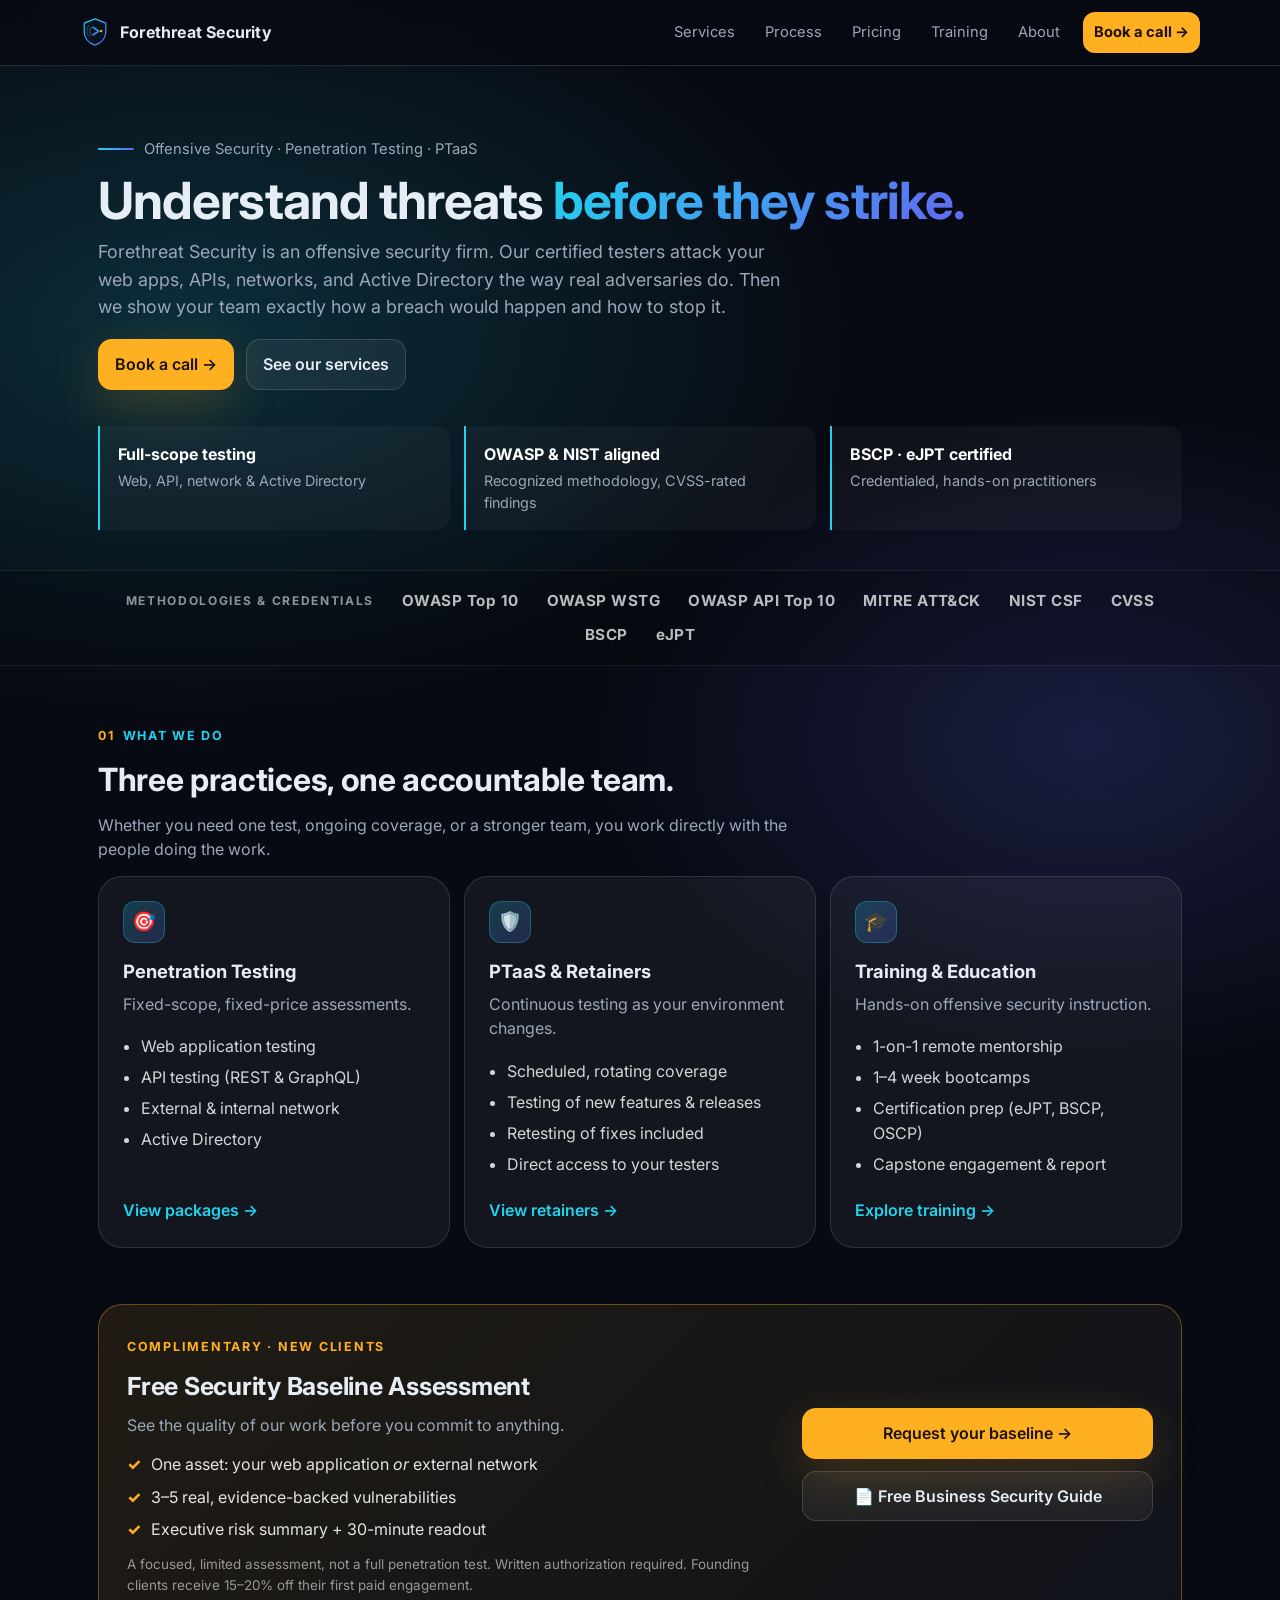
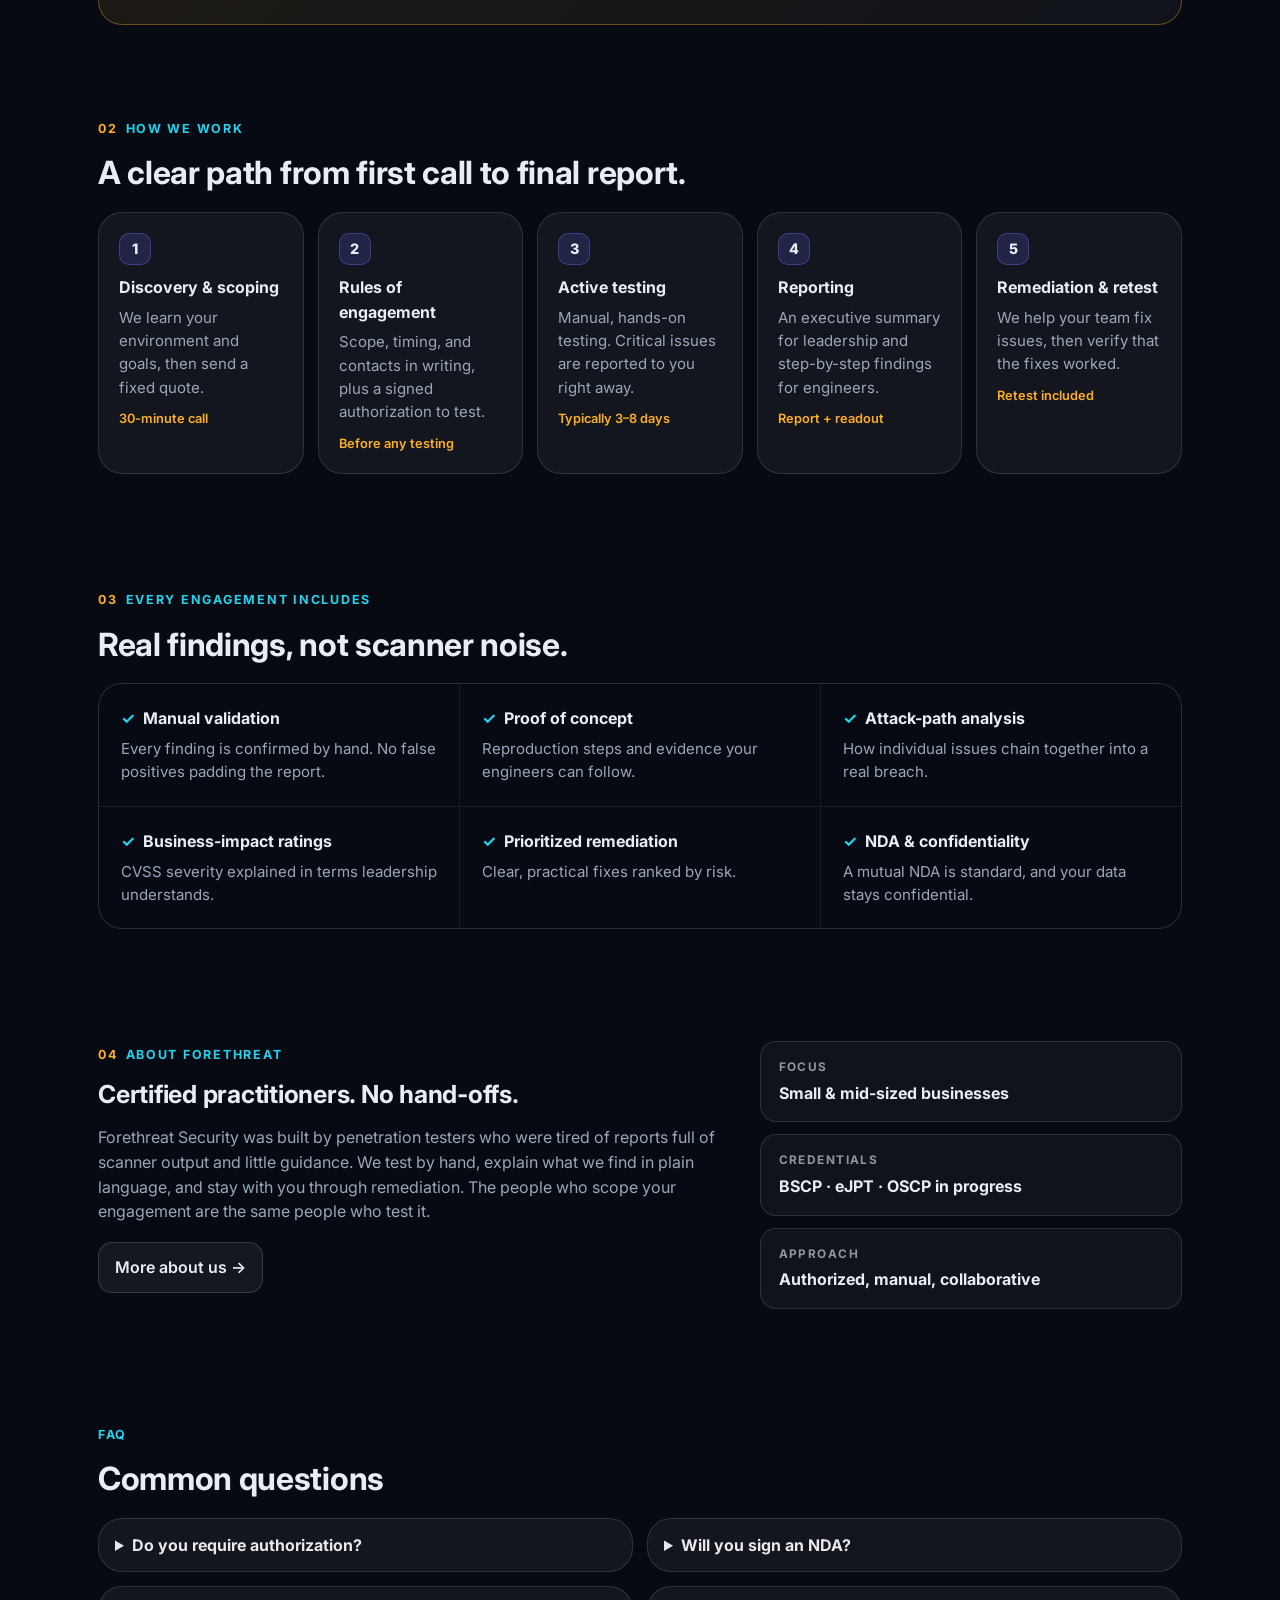
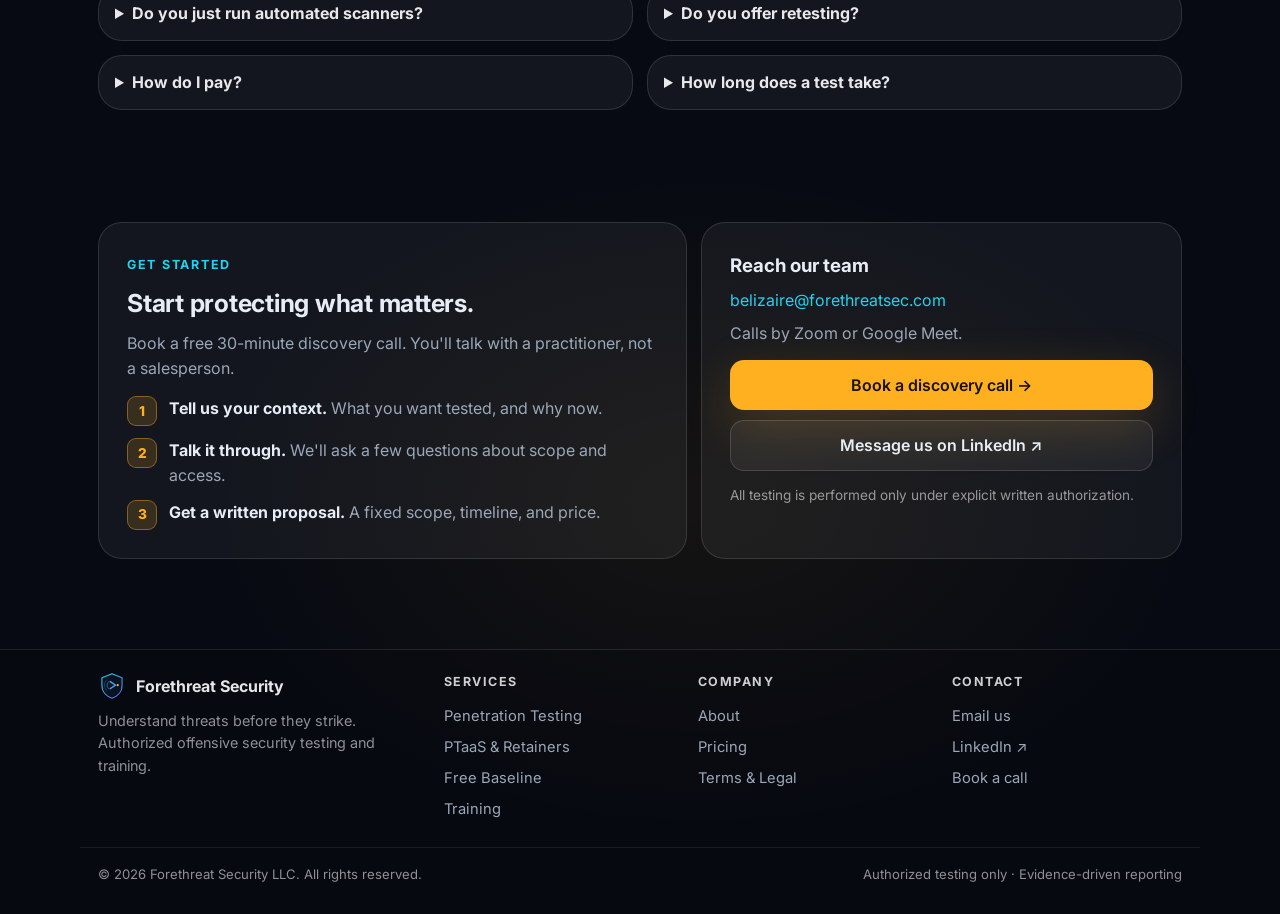
==== commit c94d9912: "Redesign site as firm-style layout; add BSCP credential Synced from bebasset/forethreat@e8ffe24 (web" ====
--- a/index.html
+++ b/index.html
@@ -3,12 +3,12 @@
 <head>
   <meta charset="UTF-8" />
   <meta name="viewport" content="width=device-width, initial-scale=1.0" />
-  <meta name="description" content="Forethreat — Offensive security and Penetration Testing as a Service. Authorized, scoped testing for web apps, networks, APIs, and Active Directory, plus 1-on-1 training and bootcamps. Evidence-driven reporting and real-world attack-path analysis." />
+  <meta name="description" content="Forethreat Security — offensive security firm delivering penetration testing, PTaaS, and security training. Certified practitioners testing web apps, APIs, networks, and Active Directory." />
   <meta name="robots" content="index,follow" />
-  <meta property="og:title" content="Forethreat — Offensive Security & PTaaS" />
-  <meta property="og:description" content="We show you how you'd actually get breached — before someone else does. Web, Network, API & Active Directory penetration testing, plus training and bootcamps." />
+  <meta property="og:title" content="Forethreat Security — Offensive Security & PTaaS" />
+  <meta property="og:description" content="Penetration testing, PTaaS, and security training from certified offensive security professionals. Understand threats before they strike." />
   <meta property="og:type" content="website" />
-  <title>Forethreat — Offensive Security & PTaaS</title>
+  <title>Forethreat Security — Offensive Security & PTaaS</title>
   <link href="https://fonts.googleapis.com/css2?family=Inter:wght@300;400;500;600;700;800&display=swap" rel="stylesheet" />
   <link rel="icon" href="assets/logo.svg" type="image/svg+xml" />
   <link rel="stylesheet" href="style.css" />
@@ -19,178 +19,169 @@
     <div class="wrap nav-inner">
       <a class="brand" href="index.html">
         <img src="assets/logo.svg" alt="Forethreat" />
-        <span>Forethreat</span>
+        <span>Forethreat Security</span>
       </a>
       <div class="nav-links">
         <a href="#services">Services</a>
-        <a href="#baseline">Free Baseline</a>
+        <a href="#process">Process</a>
         <a href="pricing.html">Pricing</a>
         <a href="training.html">Training</a>
-        <a href="#why">Why Forethreat</a>
         <a href="about.html">About</a>
-        <a href="#contact">Contact</a>
-        <a href="https://www.linkedin.com/in/belizaireb" target="_blank" rel="noopener">LinkedIn ↗</a>
+        <a class="nav-cta" href="#contact">Book a call →</a>
       </div>
     </div>
   </div>
 
   <!-- HERO -->
-  <header class="hero">
-    <div class="wrap hero-grid">
-      <div>
-        <div class="eyebrow">
-          <div class="line"></div>
-          <div>Forethreat · Authorized Testing Only</div>
-        </div>
-        <h1>Understand threats <span>before they strike.</span></h1>
-        <p class="sub">
-          Offensive security and <strong>Penetration Testing as a Service</strong> for web applications, networks, APIs, and Active Directory.
-          We don't just list vulnerabilities — we show you <strong>how you'd actually get breached</strong>, and what it means for your business.
-          <br />
-          <span style="color:var(--muted2);">Securing the digital world by understanding threats before they strike.</span>
-        </p>
-        <div class="chips">
-          <span class="chip">Web Apps</span>
-          <span class="chip">Network</span>
-          <span class="chip">APIs</span>
-          <span class="chip">Active Directory</span>
-          <span class="chip">OWASP-aligned</span>
-          <span class="chip">Authorization required</span>
-        </div>
-        <div class="cta">
-          <a class="btn signal" href="#baseline">Start with a Free Baseline <small>↗</small></a>
-          <a class="btn" href="pricing.html">View pricing</a>
-          <a class="btn" href="#contact">Request scope &amp; quote</a>
-        </div>
-      </div>
-
-      <aside class="card" aria-label="What you get">
-        <div class="card-top">
-          <div>
-            <div class="card-title">What you get</div>
-            <div class="card-sub">Clear outcomes, clean reporting, real remediation.</div>
-          </div>
-          <div class="pill">Evidence-driven</div>
-        </div>
-        <div class="card-body">
-          <ul class="list">
-            <li><strong>Scoped testing</strong> aligned to business risk — not tool-spam.</li>
-            <li><strong>Reproduction steps</strong> + request/response evidence for every finding.</li>
-            <li><strong>Attack-path analysis</strong> showing how issues chain into a breach.</li>
-            <li><strong>Prioritized remediation</strong> your engineers can actually action.</li>
-          </ul>
-          <div class="micro">
-            <strong>Ethical note:</strong> Testing is performed only under explicit written authorization with an agreed scope and rules of engagement.
-          </div>
-        </div>
-      </aside>
+  <header class="hero simple">
+    <div class="wrap">
+      <div class="eyebrow">
+        <div class="line"></div>
+        <div>Offensive Security · Penetration Testing · PTaaS</div>
+      </div>
+      <h1>Understand threats <span>before they strike.</span></h1>
+      <p class="sub">
+        Forethreat Security is an offensive security firm. Our certified testers attack your web apps, APIs,
+        networks, and Active Directory the way real adversaries do. Then we show your team exactly how a breach
+        would happen and how to stop it.
+      </p>
+      <div class="cta">
+        <a class="btn signal" href="#contact">Book a call →</a>
+        <a class="btn" href="#services">See our services</a>
+      </div>
+
+      <div class="trustbar">
+        <div class="trust"><b>Full-scope testing</b><span>Web, API, network &amp; Active Directory</span></div>
+        <div class="trust"><b>OWASP &amp; NIST aligned</b><span>Recognized methodology, CVSS-rated findings</span></div>
+        <div class="trust"><b>BSCP · eJPT certified</b><span>Credentialed, hands-on practitioners</span></div>
+      </div>
     </div>
   </header>
 
-  <!-- SERVICES -->
-  <section id="services">
+  <!-- FRAMEWORK STRIP -->
+  <div class="strip" aria-label="Methodologies and certifications">
+    <div class="wrap strip-inner">
+      <span class="strip-label">Methodologies &amp; credentials</span>
+      <span class="strip-item">OWASP Top 10</span>
+      <span class="strip-item">OWASP WSTG</span>
+      <span class="strip-item">OWASP API Top 10</span>
+      <span class="strip-item">MITRE ATT&amp;CK</span>
+      <span class="strip-item">NIST CSF</span>
+      <span class="strip-item">CVSS</span>
+      <span class="strip-item">BSCP</span>
+      <span class="strip-item">eJPT</span>
+    </div>
+  </div>
+
+  <!-- 01 SERVICES -->
+  <section id="services" class="roomy">
     <div class="wrap">
       <div class="section-head">
         <div>
-          <h2>Penetration Testing Services</h2>
-          <p class="lead">Scopable engagements for teams that need real validation, clear evidence, and fixes that stick.</p>
-        </div>
-      </div>
-      <div class="grid2">
-        <div class="svc">
-          <h3>Web Application Penetration Testing</h3>
-          <p><strong>Focus:</strong> authentication, session management, access control (IDOR/BOLA), input validation, file upload, business-logic abuse, and misconfigurations.</p>
-          <div class="tags"><span class="tag">OWASP Top 10</span><span class="tag">Auth/Session</span><span class="tag">Access Control</span><span class="tag">Burp Suite</span></div>
-        </div>
-        <div class="svc">
-          <h3>Network Penetration Testing</h3>
-          <p><strong>Focus:</strong> external &amp; internal attack-surface mapping, service enumeration, vulnerability validation, segmentation review, and hardening guidance.</p>
-          <div class="tags"><span class="tag">External</span><span class="tag">Internal</span><span class="tag">Enumeration</span><span class="tag">Nmap/Nessus</span></div>
-        </div>
-        <div class="svc">
-          <h3>API Penetration Testing</h3>
-          <p><strong>Focus:</strong> BOLA/IDOR, broken auth, token handling, mass assignment, rate limiting, and excessive data exposure across REST &amp; GraphQL.</p>
-          <div class="tags"><span class="tag">REST</span><span class="tag">GraphQL</span><span class="tag">BOLA/IDOR</span><span class="tag">JWT/Tokens</span></div>
-        </div>
-        <div class="svc">
-          <h3>Active Directory Penetration Testing</h3>
-          <p><strong>Focus:</strong> AD enumeration, credential attacks, Kerberos abuse, privilege escalation, lateral movement, and domain-compromise attack paths.</p>
-          <div class="tags"><span class="tag">Enumeration</span><span class="tag">Kerberos</span><span class="tag">PrivEsc</span><span class="tag">Lateral Movement</span></div>
-        </div>
-      </div>
-      <div class="cta" style="margin-top:16px;">
-        <a class="btn primary" href="pricing.html">See pricing &amp; packages</a>
-        <a class="btn" href="#contact">Request scope &amp; quote</a>
-      </div>
-    </div>
-  </section>
-
-  <!-- PROCESS -->
-  <section id="process">
-    <div class="wrap">
-      <div class="section-head"><div><h2>Process</h2><p class="lead">Simple, professional, and predictable — from kickoff to retest.</p></div></div>
-      <div class="grid2">
-        <div class="step"><strong>1) Scope &amp; Rules of Engagement</strong><p>We define in-scope assets, authentication needs, timelines, and constraints, then I provide a written Scope &amp; Rules of Engagement plus a signed Authorization to Test before any testing begins.</p></div>
-        <div class="step"><strong>2) Recon &amp; Validation</strong><p>Attack-surface mapping and manual validation to confirm real impact — reducing false positives and focusing on what matters.</p></div>
-        <div class="step"><strong>3) Exploitation (Authorized)</strong><p>Controlled exploitation to safely demonstrate risk and gather evidence. No destructive testing unless explicitly approved in writing.</p></div>
-        <div class="step"><strong>4) Reporting &amp; Remediation</strong><p>A professional report: executive summary, technical findings with reproduction steps and evidence, CVSS severity, attack-path analysis, and prioritized fixes.</p></div>
-      </div>
-    </div>
-  </section>
-
-  <!-- BASELINE (FREE) -->
-  <section id="baseline">
-    <div class="wrap">
-      <div class="section-head"><div><h2>Free Security Baseline Assessment</h2><p class="lead">A complimentary, focused engagement designed to uncover real risk in your environment — and show you what a full test would deliver.</p></div></div>
+          <div class="kicker"><span class="num">01</span>What we do</div>
+          <h2>Three practices, one accountable team.</h2>
+          <p class="lead" style="margin-top:8px;">Whether you need one test, ongoing coverage, or a stronger team, you work directly with the people doing the work.</p>
+        </div>
+      </div>
       <div class="grid3">
-        <div class="svc"><h3>Focused Scope</h3><p>We test one asset — your primary web application <em>or</em> external network — to deliver meaningful, real results.</p></div>
-        <div class="svc"><h3>3–5 Real Vulnerabilities</h3><p>Exploitable findings supported by evidence — not automated scanner noise.</p></div>
-        <div class="svc"><h3>Executive Risk Summary</h3><p>A leadership-ready overview of exposure plus high-level remediation direction.</p></div>
-      </div>
-      <div class="micro" style="margin-top:14px;">
-        This is a limited assessment that demonstrates real exposure and points toward a full engagement. <strong>It is not a full penetration test.</strong> Authorization and scope agreement are still required. <strong style="color:var(--signal);">Founding clients</strong> get 15–20% off their first paid engagement — <a href="pricing.html" class="accent">see pricing</a>.
-      </div>
-      <div class="cta" style="margin-top:16px;">
-        <a class="btn signal" href="#contact">Claim your free baseline <small>↗</small></a>
-        <a class="btn" href="business-security-guide.pdf" target="_blank" rel="noopener" download>📄 Free Business Security Guide</a>
-        <a class="btn" href="pricing.html">Compare full packages</a>
-      </div>
-    </div>
-  </section>
-
-  <!-- TRAINING TEASER -->
-  <section id="training">
-    <div class="wrap">
-      <div class="section-head"><div><h2>Training &amp; Bootcamps</h2><p class="lead">Learn offensive security from a working penetration tester — 1-on-1 mentorship and intensive bootcamps.</p></div></div>
-      <div class="grid2">
-        <div class="svc">
-          <h3>1-on-1 Remote Training</h3>
-          <p>Personalized, live remote coaching in penetration testing and ethical hacking — web, network, API, and AD. Hands-on labs, real methodology, exam prep (eJPT/OSCP/BSCP), and portfolio guidance.</p>
-          <div class="tags"><span class="tag">Live &amp; remote</span><span class="tag">Hands-on labs</span><span class="tag">Exam prep</span></div>
-        </div>
-        <div class="svc">
-          <h3>Bootcamps (1 week – 1 month)</h3>
-          <p>Structured, immersive programs that take you from fundamentals to a working methodology and a real report you can show employers. Available 1:1 or in small cohorts, with payment plans.</p>
-          <div class="tags"><span class="tag">1–4 weeks</span><span class="tag">Cohort or 1:1</span><span class="tag">Capstone report</span></div>
-        </div>
-      </div>
-      <div class="cta" style="margin-top:16px;">
-        <a class="btn primary" href="training.html">Explore training &amp; bootcamps</a>
-      </div>
-    </div>
-  </section>
-
-  <!-- WHY -->
-  <section id="why">
-    <div class="wrap">
-      <div class="section-head"><div><h2>Why Forethreat</h2><p class="lead">Most firms stop at identifying vulnerabilities. We show you how you get breached.</p></div></div>
-      <div class="grid3">
-        <div class="svc"><h3>Real Attack-Path Simulation</h3><p>We map how vulnerabilities chain together across your environment to demonstrate real-world breach scenarios.</p></div>
-        <div class="svc"><h3>Business-Impact Reporting</h3><p>Findings translated into clear risk and prioritization for stakeholders at every level — not just CVE lists.</p></div>
-        <div class="svc"><h3>Practitioner-Led</h3><p>Founder-led, ethical testing combining manual technique with targeted automation. eJPT certified; OSCP &amp; BSCP in progress.</p></div>
-      </div>
-      <div class="micro" style="margin-top:14px;">
-        "It's not about how many vulnerabilities exist — it's which ones actually put your business at risk."
+        <div class="practice">
+          <div class="icon">🎯</div>
+          <h3>Penetration Testing</h3>
+          <p>Fixed-scope, fixed-price assessments.</p>
+          <ul>
+            <li>Web application testing</li>
+            <li>API testing (REST &amp; GraphQL)</li>
+            <li>External &amp; internal network</li>
+            <li>Active Directory</li>
+          </ul>
+          <a class="more" href="pricing.html">View packages →</a>
+        </div>
+        <div class="practice">
+          <div class="icon">🛡️</div>
+          <h3>PTaaS &amp; Retainers</h3>
+          <p>Continuous testing as your environment changes.</p>
+          <ul>
+            <li>Scheduled, rotating coverage</li>
+            <li>Testing of new features &amp; releases</li>
+            <li>Retesting of fixes included</li>
+            <li>Direct access to your testers</li>
+          </ul>
+          <a class="more" href="pricing.html">View retainers →</a>
+        </div>
+        <div class="practice">
+          <div class="icon">🎓</div>
+          <h3>Training &amp; Education</h3>
+          <p>Hands-on offensive security instruction.</p>
+          <ul>
+            <li>1-on-1 remote mentorship</li>
+            <li>1–4 week bootcamps</li>
+            <li>Certification prep (eJPT, BSCP, OSCP)</li>
+            <li>Capstone engagement &amp; report</li>
+          </ul>
+          <a class="more" href="training.html">Explore training →</a>
+        </div>
+      </div>
+    </div>
+  </section>
+
+  <!-- FREE BASELINE FEATURE -->
+  <section id="baseline" style="padding-top:0;">
+    <div class="wrap">
+      <div class="banner">
+        <div>
+          <div class="kicker" style="color:var(--signal);">Complimentary · New clients</div>
+          <h2>Free Security Baseline Assessment</h2>
+          <p>See the quality of our work before you commit to anything.</p>
+          <ul class="checks">
+            <li>One asset: your web application <em>or</em> external network</li>
+            <li>3–5 real, evidence-backed vulnerabilities</li>
+            <li>Executive risk summary + 30-minute readout</li>
+          </ul>
+          <div class="fine">A focused, limited assessment, not a full penetration test. Written authorization required. Founding clients receive 15–20% off their first paid engagement.</div>
+        </div>
+        <div class="cta">
+          <a class="btn signal" href="#contact">Request your baseline →</a>
+          <a class="btn" href="business-security-guide.pdf" target="_blank" rel="noopener" download>📄 Free Business Security Guide</a>
+        </div>
+      </div>
+    </div>
+  </section>
+
+  <!-- 02 PROCESS -->
+  <section id="process" class="roomy">
+    <div class="wrap">
+      <div class="section-head">
+        <div>
+          <div class="kicker"><span class="num">02</span>How we work</div>
+          <h2>A clear path from first call to final report.</h2>
+        </div>
+      </div>
+      <div class="steps4 steps5">
+        <div class="step4"><h3>Discovery &amp; scoping</h3><p>We learn your environment and goals, then send a fixed quote.</p><span class="when">30-minute call</span></div>
+        <div class="step4"><h3>Rules of engagement</h3><p>Scope, timing, and contacts in writing, plus a signed authorization to test.</p><span class="when">Before any testing</span></div>
+        <div class="step4"><h3>Active testing</h3><p>Manual, hands-on testing. Critical issues are reported to you right away.</p><span class="when">Typically 3–8 days</span></div>
+        <div class="step4"><h3>Reporting</h3><p>An executive summary for leadership and step-by-step findings for engineers.</p><span class="when">Report + readout</span></div>
+        <div class="step4"><h3>Remediation &amp; retest</h3><p>We help your team fix issues, then verify that the fixes worked.</p><span class="when">Retest included</span></div>
+      </div>
+    </div>
+  </section>
+
+  <!-- 03 WHAT YOU GET -->
+  <section id="why" class="roomy">
+    <div class="wrap">
+      <div class="section-head">
+        <div>
+          <div class="kicker"><span class="num">03</span>Every engagement includes</div>
+          <h2>Real findings, not scanner noise.</h2>
+        </div>
+      </div>
+      <div class="includes">
+        <div class="inc"><h3>Manual validation</h3><p>Every finding is confirmed by hand. No false positives padding the report.</p></div>
+        <div class="inc"><h3>Proof of concept</h3><p>Reproduction steps and evidence your engineers can follow.</p></div>
+        <div class="inc"><h3>Attack-path analysis</h3><p>How individual issues chain together into a real breach.</p></div>
+        <div class="inc"><h3>Business-impact ratings</h3><p>CVSS severity explained in terms leadership understands.</p></div>
+        <div class="inc"><h3>Prioritized remediation</h3><p>Clear, practical fixes ranked by risk.</p></div>
+        <div class="inc"><h3>NDA &amp; confidentiality</h3><p>A mutual NDA is standard, and your data stays confidential.</p></div>
       </div>
     </div>
   </section>
@@ -217,43 +208,65 @@
     </div>
   </section>
 
+  <!-- 04 ABOUT -->
+  <section id="about" class="roomy">
+    <div class="wrap split">
+      <div>
+        <div class="kicker"><span class="num">04</span>About Forethreat</div>
+        <h2>Certified practitioners. No hand-offs.</h2>
+        <p class="lead" style="margin-top:12px;">
+          Forethreat Security was built by penetration testers who were tired of reports full of scanner output and little guidance.
+          We test by hand, explain what we find in plain language, and stay with you through remediation.
+          The people who scope your engagement are the same people who test it.
+        </p>
+        <div class="cta" style="margin-top:18px;"><a class="btn" href="about.html">More about us →</a></div>
+      </div>
+      <div class="facts">
+        <div class="fact"><small>Focus</small><b>Small &amp; mid-sized businesses</b></div>
+        <div class="fact"><small>Credentials</small><b>BSCP · eJPT · OSCP in progress</b></div>
+        <div class="fact"><small>Approach</small><b>Authorized, manual, collaborative</b></div>
+      </div>
+    </div>
+  </section>
+
   <!-- FAQ -->
-  <section id="faq">
-    <div class="wrap">
-      <div class="section-head"><div><h2>FAQ</h2><p class="lead">Quick answers to common questions.</p></div></div>
+  <section id="faq" class="roomy">
+    <div class="wrap">
+      <div class="section-head"><div><div class="kicker">FAQ</div><h2>Common questions</h2></div></div>
       <div class="faq">
-        <details><summary>Do you require authorization?</summary><p>Always. I only test assets with explicit written authorization, an agreed scope, and signed rules of engagement. If you don't own the asset, we'll need authorization from the owner too.</p></details>
-        <details><summary>Will you sign an NDA?</summary><p>Yes. A mutual NDA and rules-of-engagement documentation are standard for every scoped engagement.</p></details>
-        <details><summary>Do you just run automated scanners?</summary><p>No. Engagements combine recon, manual validation, and authorized, controlled exploitation to confirm real impact and cut false positives.</p></details>
-        <details><summary>Do you offer retesting?</summary><p>Yes — retesting confirms your fixes worked. It's included in retainers and available as an add-on for one-off tests.</p></details>
-        <details><summary>How do I pay?</summary><p>Card or ACH via secure Stripe links/invoices, or PayPal. One-off projects, monthly installments, and prepaid retainers are all supported. See <a href="pricing.html" class="accent">Pricing</a>.</p></details>
-        <details><summary>Are you taking on free/pro-bono clients?</summary><p>As a growing practice, yes — the Free Baseline Assessment lets you experience the quality at no cost, with paid options when you're ready to go deeper.</p></details>
+        <details><summary>Do you require authorization?</summary><p>Always. We only test with written authorization, an agreed scope, and signed rules of engagement.</p></details>
+        <details><summary>Will you sign an NDA?</summary><p>Yes. A mutual NDA is standard for every engagement.</p></details>
+        <details><summary>Do you just run automated scanners?</summary><p>No. Testing is manual and hands-on, so every finding is confirmed with real proof.</p></details>
+        <details><summary>Do you offer retesting?</summary><p>Yes. One retest is included with every one-off test, and retesting is built into retainers.</p></details>
+        <details><summary>How do I pay?</summary><p>Card, ACH, or PayPal. Installments and prepaid retainers are available. See <a href="pricing.html" class="accent">Pricing</a>.</p></details>
+        <details><summary>How long does a test take?</summary><p>Most engagements take 3–8 testing days, depending on scope. You'll get a timeline with your quote.</p></details>
       </div>
     </div>
   </section>
 
   <!-- CONTACT -->
-  <section id="contact">
-    <div class="wrap">
-      <div class="section-head"><div><h2>Contact</h2><p class="lead">Send your scope and timeframe — I'll reply with clarifying questions and a quote.</p></div></div>
+  <section id="contact" class="roomy">
+    <div class="wrap">
       <div class="contact">
-        <div class="contact-box">
-          <h3 style="margin:0 0 6px;">Request a scope &amp; quote</h3>
-          <p>Include: company name, target assets, desired test type (Web / Network / API / AD), authentication availability, and preferred timeframe.</p>
-          <div class="contact-actions">
-            <a class="btn signal" href="mailto:belizaire@forethreatsec.com?subject=Forethreat%20-%20Request%20Scope%20%26%20Quote&body=Company%3A%0AAsset(s)%3A%0ATesting%20type%20(Web%2FNetwork%2FAPI%2FAD)%3A%0AAuth%20available%3F%20(Yes%2FNo)%3A%0ATimeframe%3A%0AConstraints%2FNotes%3A%0A">Email for a quote <small>↗</small></a>
-            <a class="btn" href="https://www.linkedin.com/in/belizaireb" target="_blank" rel="noopener">Message on LinkedIn ↗</a>
+        <div class="contact-box" style="padding:28px;">
+          <div class="kicker">Get started</div>
+          <h2 style="margin:0 0 8px;">Start protecting what matters.</h2>
+          <p>Book a free 30-minute discovery call. You'll talk with a practitioner, not a salesperson.</p>
+          <ol class="call-steps">
+            <li><span><b>Tell us your context.</b> What you want tested, and why now.</span></li>
+            <li><span><b>Talk it through.</b> We'll ask a few questions about scope and access.</span></li>
+            <li><span><b>Get a written proposal.</b> A fixed scope, timeline, and price.</span></li>
+          </ol>
+        </div>
+        <div class="contact-box" style="padding:28px;">
+          <h3 style="margin:0 0 6px;">Reach our team</h3>
+          <p><a class="accent" href="mailto:belizaire@forethreatsec.com">belizaire@forethreatsec.com</a></p>
+          <p>Calls by Zoom or Google Meet.</p>
+          <div class="contact-actions" style="flex-direction:column; align-items:stretch;">
+            <a class="btn signal" style="justify-content:center;" href="mailto:belizaire@forethreatsec.com?subject=Forethreat%20-%20Discovery%20Call%20Request&body=Company%3A%0AAsset(s)%3A%0ATesting%20type%20(Web%2FNetwork%2FAPI%2FAD)%3A%0AAuth%20available%3F%20(Yes%2FNo)%3A%0ATimeframe%3A%0APreferred%20call%20times%3A%0A">Book a discovery call →</a>
+            <a class="btn" style="justify-content:center;" href="https://www.linkedin.com/in/belizaireb" target="_blank" rel="noopener">Message us on LinkedIn ↗</a>
           </div>
-          <div class="micro"><strong>Legal &amp; ethical:</strong> No testing outside explicit authorization. Unsure what to authorize? Ask — I'll help you scope safely.</div>
-        </div>
-        <div class="contact-box">
-          <h3 style="margin:0 0 6px;">Founder-led</h3>
-          <p>Forethreat is a practitioner-led offensive security practice founded by <strong>Belizaire Bassette II</strong> — a penetration tester delivering scoped testing with clear reporting and remediation guidance.</p>
-          <p style="margin-top:10px;color:var(--muted2);">Prefer a call? We can meet via Zoom or Google Meet to discuss your environment and proposal.</p>
-          <div class="contact-actions">
-            <a class="btn" href="about.html">About the founder ↗</a>
-            <a class="btn" href="https://bebasset.github.io/" target="_blank" rel="noopener">Technical portfolio ↗</a>
-          </div>
+          <p style="margin-top:14px; font-size:.85rem; color:var(--muted2);">All testing is performed only under explicit written authorization.</p>
         </div>
       </div>
     </div>
@@ -261,27 +274,37 @@
 
   <!-- FOOTER -->
   <footer class="foot">
-    <div class="wrap foot-row">
-      <div style="display:flex; align-items:center; gap:10px;">
-        <img src="assets/logo.svg" alt="" width="28" height="28" />
-        <div>
-          <div style="font-weight:700;color:rgba(255,255,255,.88);">Forethreat</div>
-          <div style="font-size:.9rem;">Authorized testing only · Evidence-driven reporting</div>
-        </div>
-      </div>
-      <div class="mini-links">
-        <a href="#services">Services</a>
-        <a href="#baseline">Free Baseline</a>
+    <div class="wrap foot-cols">
+      <div>
+        <div style="display:flex; align-items:center; gap:10px; margin-bottom:10px;">
+          <img src="assets/logo.svg" alt="" width="28" height="28" />
+          <div style="font-weight:700;color:rgba(255,255,255,.9);">Forethreat Security</div>
+        </div>
+        <div style="font-size:.9rem; max-width:34ch;">Understand threats before they strike. Authorized offensive security testing and training.</div>
+      </div>
+      <div>
+        <h4>Services</h4>
+        <a href="index.html#services">Penetration Testing</a>
+        <a href="pricing.html">PTaaS &amp; Retainers</a>
+        <a href="index.html#baseline">Free Baseline</a>
+        <a href="training.html">Training</a>
+      </div>
+      <div>
+        <h4>Company</h4>
+        <a href="about.html">About</a>
         <a href="pricing.html">Pricing</a>
-        <a href="training.html">Training</a>
-        <a href="about.html">About</a>
-        <a href="legal.html">Legal</a>
-        <a href="#contact">Contact</a>
-      </div>
-    </div>
-    <div class="wrap" style="margin-top:14px;font-size:.82rem;color:var(--muted2);">
-      © <span id="yr">2026</span> Forethreat Security LLC. Securing the digital world by understanding threats before they strike. ·
-      <a href="legal.html" class="accent">Terms &amp; legal</a>
+        <a href="legal.html">Terms &amp; Legal</a>
+      </div>
+      <div>
+        <h4>Contact</h4>
+        <a href="mailto:belizaire@forethreatsec.com">Email us</a>
+        <a href="https://www.linkedin.com/in/belizaireb" target="_blank" rel="noopener">LinkedIn ↗</a>
+        <a href="index.html#contact">Book a call</a>
+      </div>
+    </div>
+    <div class="wrap foot-bottom">
+      <span>© <span id="yr">2026</span> Forethreat Security LLC. All rights reserved.</span>
+      <span>Authorized testing only · Evidence-driven reporting</span>
     </div>
   </footer>
   <script>document.getElementById('yr').textContent=new Date().getFullYear();</script>
--- a/style.css
+++ b/style.css
@@ -171,3 +171,127 @@
 .quote .attr .dot{ width:34px; height:34px; border-radius:10px; flex:0 0 auto; background:linear-gradient(135deg,var(--accent),var(--accent2)); }
 .quote .attr .role{ font-weight:600; color:rgba(255,255,255,.92); font-size:.92rem; line-height:1.3; }
 .quote .attr .org{ color:var(--muted2); font-size:.85rem; }
+
+/* ======================================================================
+   2026-11 decluttered layout additions
+   ====================================================================== */
+.nav-links .nav-cta{ color:#1A1206; background:var(--signal); border-color:rgba(255,176,32,.55); font-weight:700; margin-left:4px; }
+.nav-links .nav-cta:hover{ color:#1A1206; background:#ffbe44; }
+
+.hero.simple{ padding:72px 0 40px; }
+.hero.simple .sub{ font-size:1.12rem; max-width:62ch; }
+
+/* Trust / credentials strip */
+.stats{ display:grid; grid-template-columns:repeat(4,1fr); gap:0; margin-top:34px;
+  border:1px solid var(--border); border-radius:var(--radius2); background:rgba(255,255,255,.04); overflow:hidden; }
+.stat{ padding:18px 16px; text-align:center; border-right:1px solid rgba(255,255,255,.08); }
+.stat:last-child{ border-right:none; }
+.stat b{ display:block; font-size:1.7rem; font-weight:800; letter-spacing:-.02em; color:#fff; line-height:1.15; }
+.stat span{ display:block; margin-top:4px; color:var(--muted); font-size:.88rem; }
+.stat.cert b{ background:linear-gradient(135deg,var(--accent),var(--accent2)); -webkit-background-clip:text; background-clip:text; color:transparent; }
+@media (max-width:760px){ .stats{ grid-template-columns:1fr 1fr; } .stat:nth-child(2){ border-right:none; } .stat:nth-child(-n+2){ border-bottom:1px solid rgba(255,255,255,.08); } }
+
+/* Roomier sections */
+section.roomy{ padding:56px 0; }
+.section-head.center{ justify-content:center; text-align:center; }
+.section-head.center .lead{ margin:6px auto 0; }
+.svc.lg{ padding:22px; }
+.svc.lg h3{ font-size:1.1rem; }
+
+/* 4-step process */
+.steps4{ display:grid; grid-template-columns:repeat(4,1fr); gap:14px; counter-reset:step; }
+@media (max-width:980px){ .steps4{ grid-template-columns:1fr 1fr; } }
+@media (max-width:560px){ .steps4{ grid-template-columns:1fr; } }
+.step4{ padding:20px; border-radius:var(--radius2); border:1px solid rgba(255,255,255,.12); background:rgba(255,255,255,.05); }
+.step4::before{ counter-increment:step; content:counter(step); display:inline-grid; place-items:center; width:30px; height:30px; border-radius:10px;
+  background:rgba(99,102,241,.18); border:1px solid rgba(99,102,241,.40); font-weight:800; font-size:.9rem; margin-bottom:10px; }
+.step4 h3{ margin:0 0 6px; font-size:1rem; }
+.step4 p{ margin:0; color:var(--muted); font-size:.94rem; }
+
+/* Highlight banner (free baseline / training) */
+.banner{ display:grid; grid-template-columns:1.3fr .7fr; gap:24px; align-items:center; padding:28px; border-radius:var(--radius2);
+  border:1px solid rgba(255,176,32,.35); background:linear-gradient(135deg, rgba(255,176,32,.10), rgba(255,255,255,.04)); }
+.banner.cool{ border-color:rgba(34,211,238,.35); background:linear-gradient(135deg, rgba(34,211,238,.10), rgba(99,102,241,.06)); }
+.banner h2{ margin:0 0 8px; }
+.banner p{ margin:0; color:var(--muted); }
+.banner .checks{ list-style:none; padding:0; margin:14px 0 0; display:grid; gap:8px; color:rgba(255,255,255,.88); }
+.banner .checks li::before{ content:"✓"; color:var(--signal); font-weight:800; margin-right:10px; }
+.banner.cool .checks li::before{ color:var(--accent); }
+.banner .cta{ flex-direction:column; align-items:stretch; margin:0; }
+.banner .cta .btn{ justify-content:center; }
+.banner .fine{ margin-top:12px; font-size:.84rem; color:var(--muted2); }
+@media (max-width:860px){ .banner{ grid-template-columns:1fr; } }
+
+/* Credential badges (about page) */
+.badges{ display:flex; flex-wrap:wrap; gap:10px; margin-top:4px; }
+.badge-cert{ display:flex; flex-direction:column; padding:10px 14px; border-radius:14px; border:1px solid rgba(34,211,238,.40); background:rgba(34,211,238,.08); }
+.badge-cert b{ font-size:1rem; }
+.badge-cert span{ font-size:.78rem; color:var(--muted); }
+.badge-cert.wip{ border-style:dashed; border-color:rgba(255,255,255,.22); background:rgba(255,255,255,.03); }
+
+/* ======================================================================
+   2026-11 firm-style layout
+   ====================================================================== */
+.kicker{ display:inline-block; font-size:.78rem; font-weight:700; letter-spacing:.14em; text-transform:uppercase; color:var(--accent); margin-bottom:10px; }
+.kicker .num{ color:var(--signal); margin-right:8px; }
+.section-head h2{ font-size:clamp(1.5rem,2.6vw,2rem); }
+
+/* Hero trust bar */
+.trustbar{ display:grid; grid-template-columns:repeat(3,1fr); gap:14px; margin-top:36px; }
+.trust{ padding:16px 18px; border-left:2px solid var(--accent); background:rgba(255,255,255,.03); border-radius:0 14px 14px 0; }
+.trust b{ display:block; font-size:1rem; color:#fff; }
+.trust span{ display:block; margin-top:3px; color:var(--muted); font-size:.9rem; }
+@media (max-width:860px){ .trustbar{ grid-template-columns:1fr; } }
+
+/* Framework / credential strip */
+.strip{ border-top:1px solid rgba(255,255,255,.08); border-bottom:1px solid rgba(255,255,255,.08); background:rgba(0,0,0,.18); padding:18px 0; }
+.strip-inner{ display:flex; flex-wrap:wrap; align-items:center; justify-content:center; gap:10px 28px; }
+.strip-label{ font-size:.75rem; letter-spacing:.14em; text-transform:uppercase; color:var(--muted2); font-weight:700; }
+.strip-item{ font-weight:700; color:rgba(255,255,255,.72); letter-spacing:.03em; font-size:.95rem; }
+
+/* Practice cards */
+.practice{ display:flex; flex-direction:column; padding:24px; border-radius:var(--radius2); border:1px solid rgba(255,255,255,.12); background:rgba(255,255,255,.05); }
+.practice .icon{ width:42px; height:42px; border-radius:12px; display:grid; place-items:center; font-size:1.2rem; margin-bottom:14px;
+  background:linear-gradient(135deg, rgba(34,211,238,.22), rgba(99,102,241,.22)); border:1px solid rgba(34,211,238,.30); }
+.practice h3{ margin:0 0 6px; font-size:1.15rem; }
+.practice > p{ margin:0 0 12px; color:var(--muted); }
+.practice ul{ margin:0 0 16px; padding-left:18px; color:rgba(255,255,255,.82); }
+.practice li{ margin:6px 0; }
+.practice .more{ margin-top:auto; color:var(--accent); font-weight:600; }
+
+/* Process with timing notes */
+.step4 .when{ display:block; margin-top:10px; font-size:.8rem; color:var(--signal); font-weight:600; }
+.steps5{ grid-template-columns:repeat(5,1fr); }
+@media (max-width:1100px){ .steps5{ grid-template-columns:repeat(3,1fr); } }
+@media (max-width:760px){ .steps5{ grid-template-columns:1fr; } }
+
+/* Included-with-every-engagement grid */
+.includes{ display:grid; grid-template-columns:repeat(3,1fr); gap:1px; background:rgba(255,255,255,.08); border:1px solid rgba(255,255,255,.08); border-radius:var(--radius2); overflow:hidden; }
+.inc{ background:var(--bg); padding:22px; }
+.inc h3{ margin:0 0 6px; font-size:1rem; }
+.inc h3::before{ content:"✓"; color:var(--accent); margin-right:8px; }
+.inc p{ margin:0; color:var(--muted); font-size:.94rem; }
+@media (max-width:860px){ .includes{ grid-template-columns:1fr; } }
+
+/* About split */
+.split{ display:grid; grid-template-columns:1.2fr .8fr; gap:28px; align-items:start; }
+@media (max-width:860px){ .split{ grid-template-columns:1fr; } }
+.facts{ display:grid; gap:12px; }
+.fact{ padding:16px 18px; border-radius:16px; border:1px solid rgba(255,255,255,.12); background:rgba(255,255,255,.04); }
+.fact small{ display:block; font-size:.74rem; letter-spacing:.12em; text-transform:uppercase; color:var(--muted2); font-weight:700; }
+.fact b{ display:block; margin-top:4px; }
+
+/* Contact: discovery call */
+.call-steps{ list-style:none; counter-reset:cs; padding:0; margin:16px 0 0; display:grid; gap:12px; }
+.call-steps li{ counter-increment:cs; display:flex; gap:12px; color:var(--muted); }
+.call-steps li::before{ content:counter(cs); flex:0 0 28px; height:28px; border-radius:9px; display:grid; place-items:center; font-weight:800; font-size:.85rem;
+  background:rgba(255,176,32,.16); border:1px solid rgba(255,176,32,.40); color:var(--signal); }
+.call-steps b{ color:var(--text); }
+
+/* Footer columns */
+.foot-cols{ display:grid; grid-template-columns:1.4fr 1fr 1fr 1fr; gap:24px; }
+@media (max-width:860px){ .foot-cols{ grid-template-columns:1fr 1fr; } }
+.foot-cols h4{ margin:0 0 10px; font-size:.78rem; letter-spacing:.12em; text-transform:uppercase; color:rgba(255,255,255,.8); }
+.foot-cols a{ display:block; color:var(--muted); padding:4px 0; font-size:.92rem; }
+.foot-cols a:hover{ color:var(--text); }
+.foot-bottom{ margin-top:22px; padding-top:16px; border-top:1px solid rgba(255,255,255,.08); font-size:.82rem; color:var(--muted2); display:flex; justify-content:space-between; flex-wrap:wrap; gap:10px; }
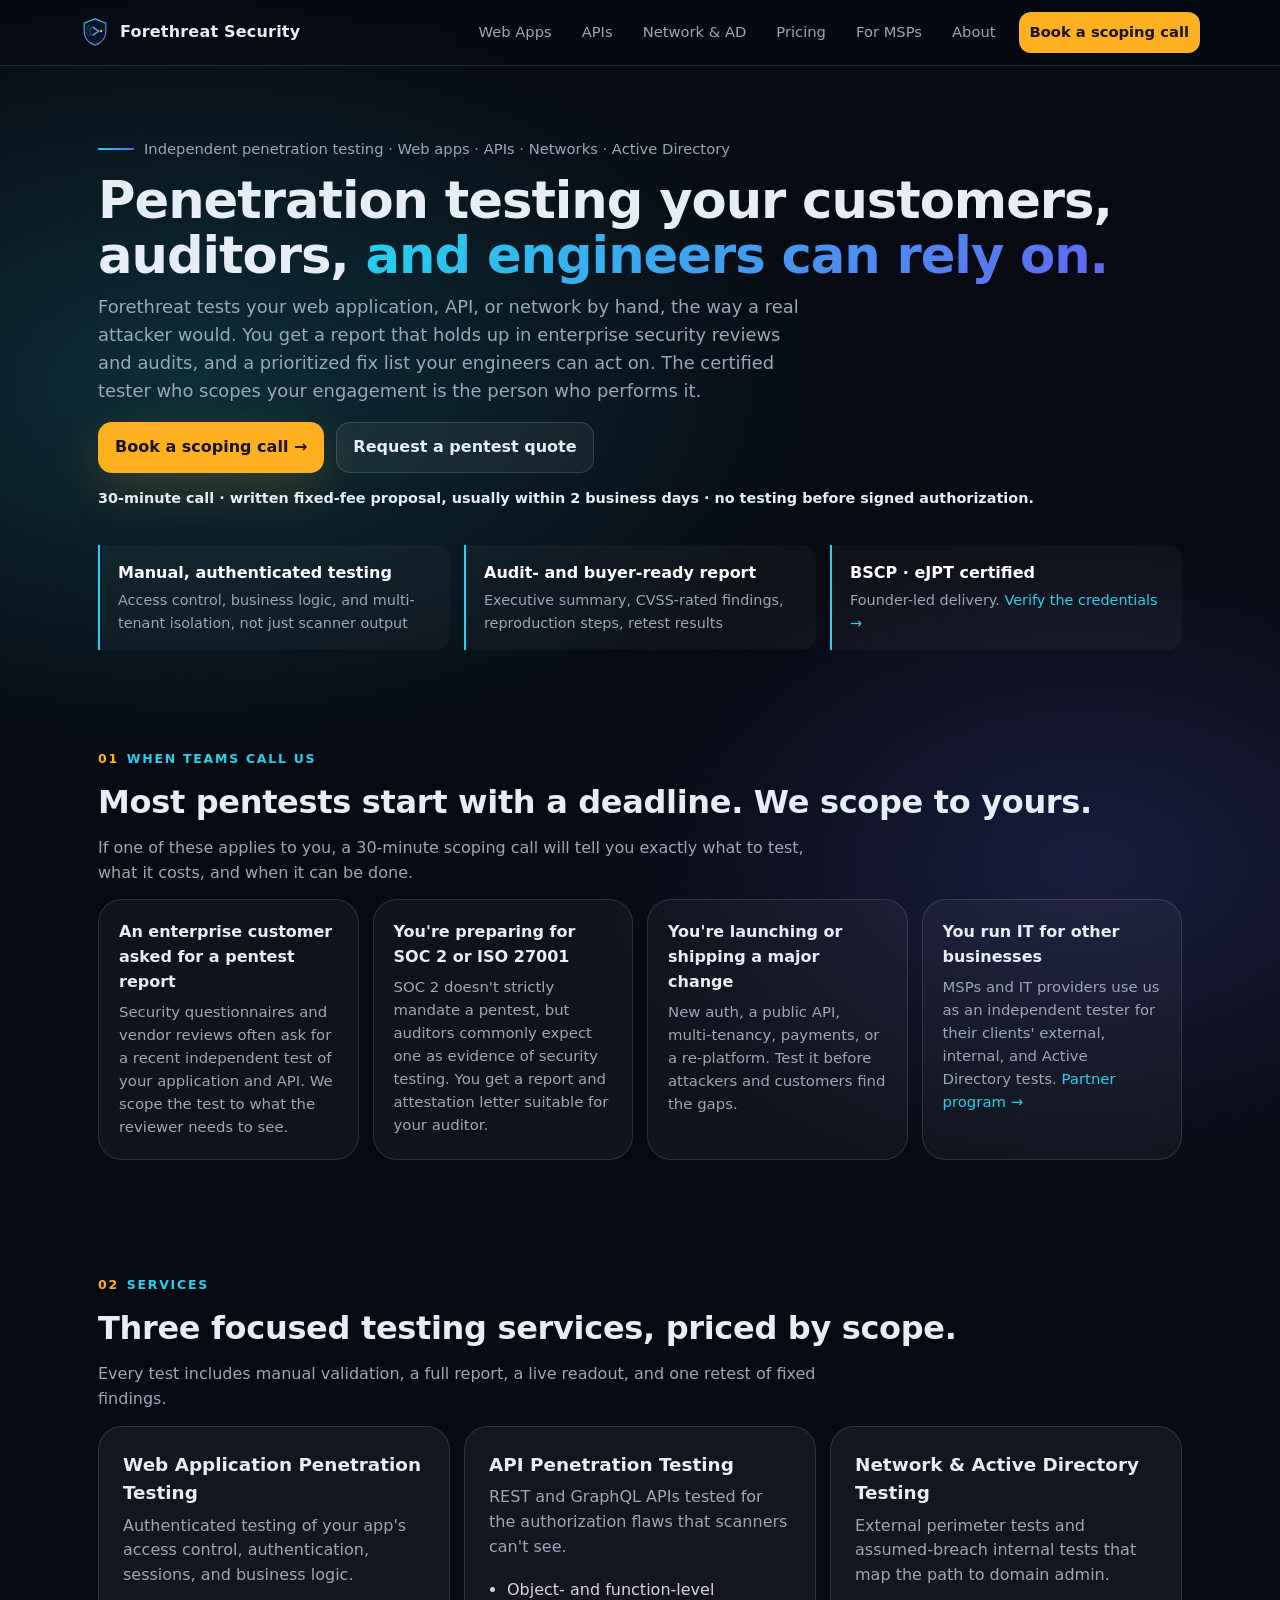
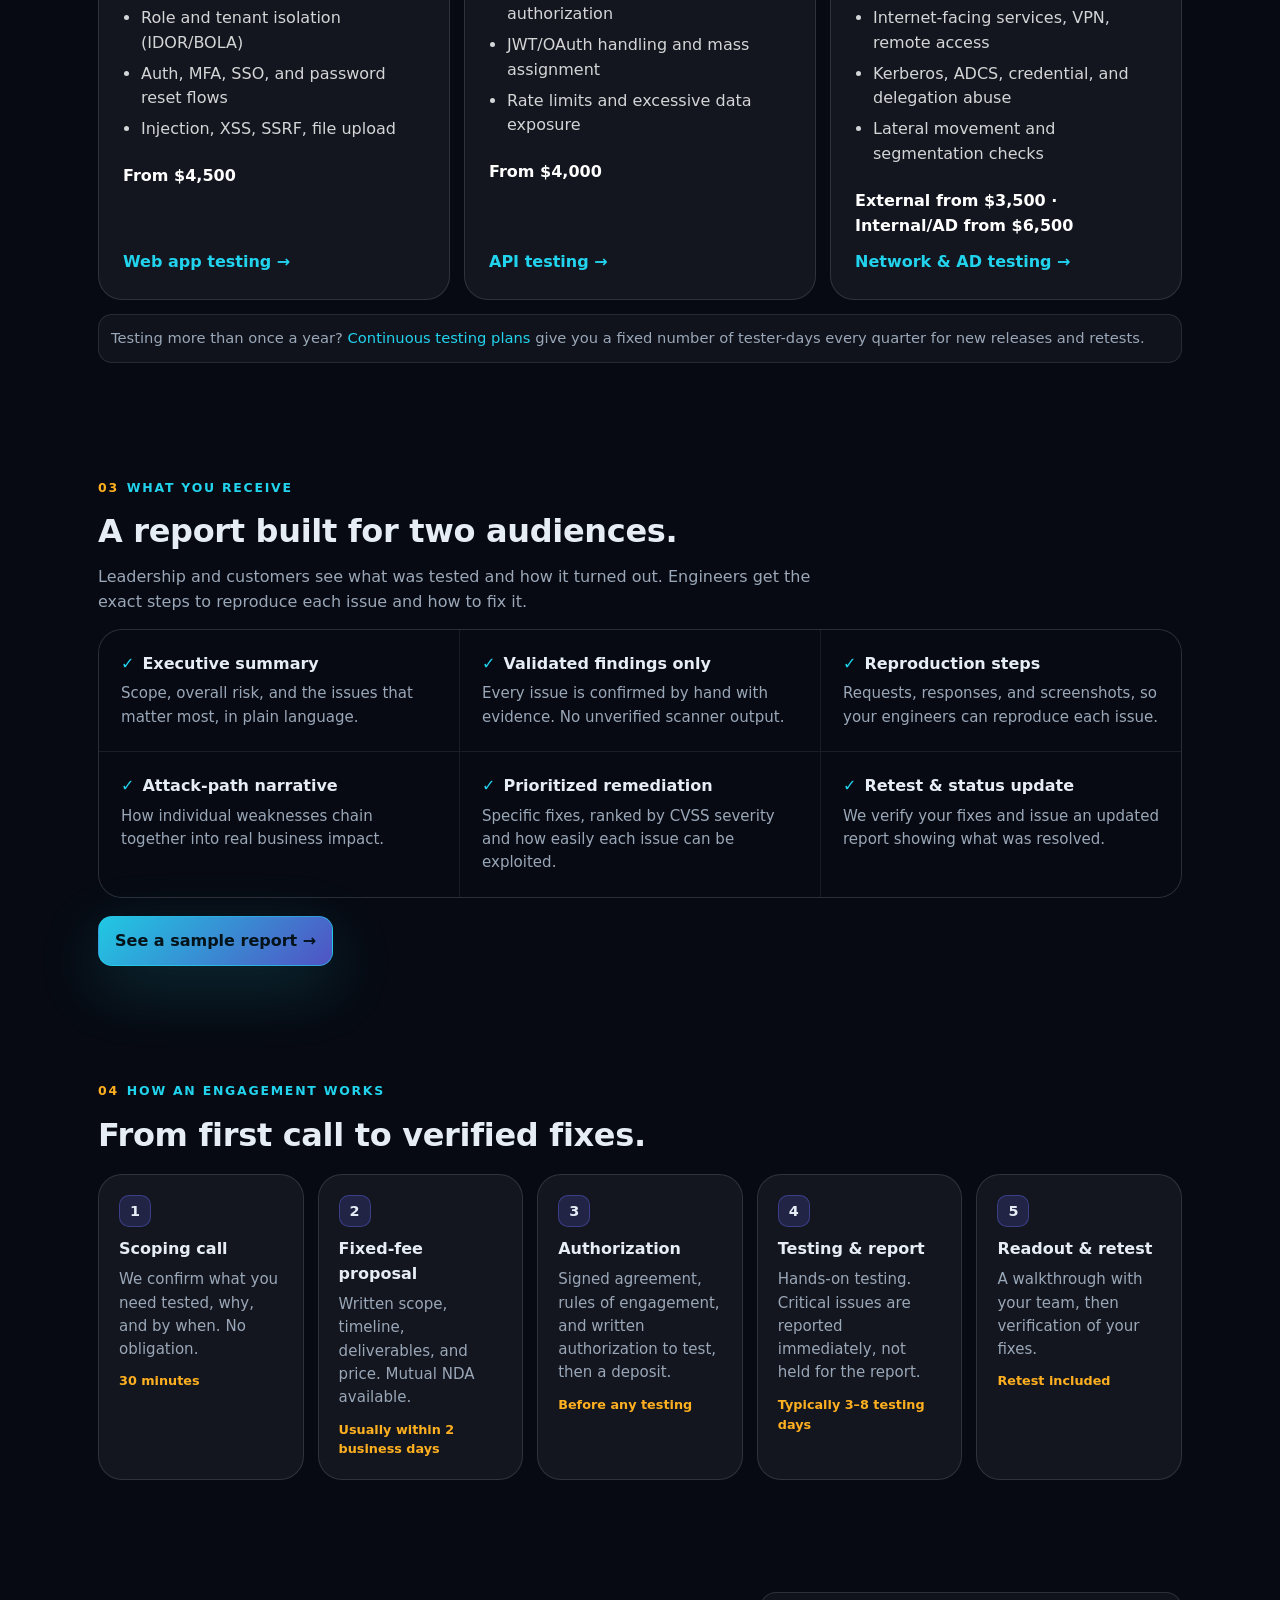
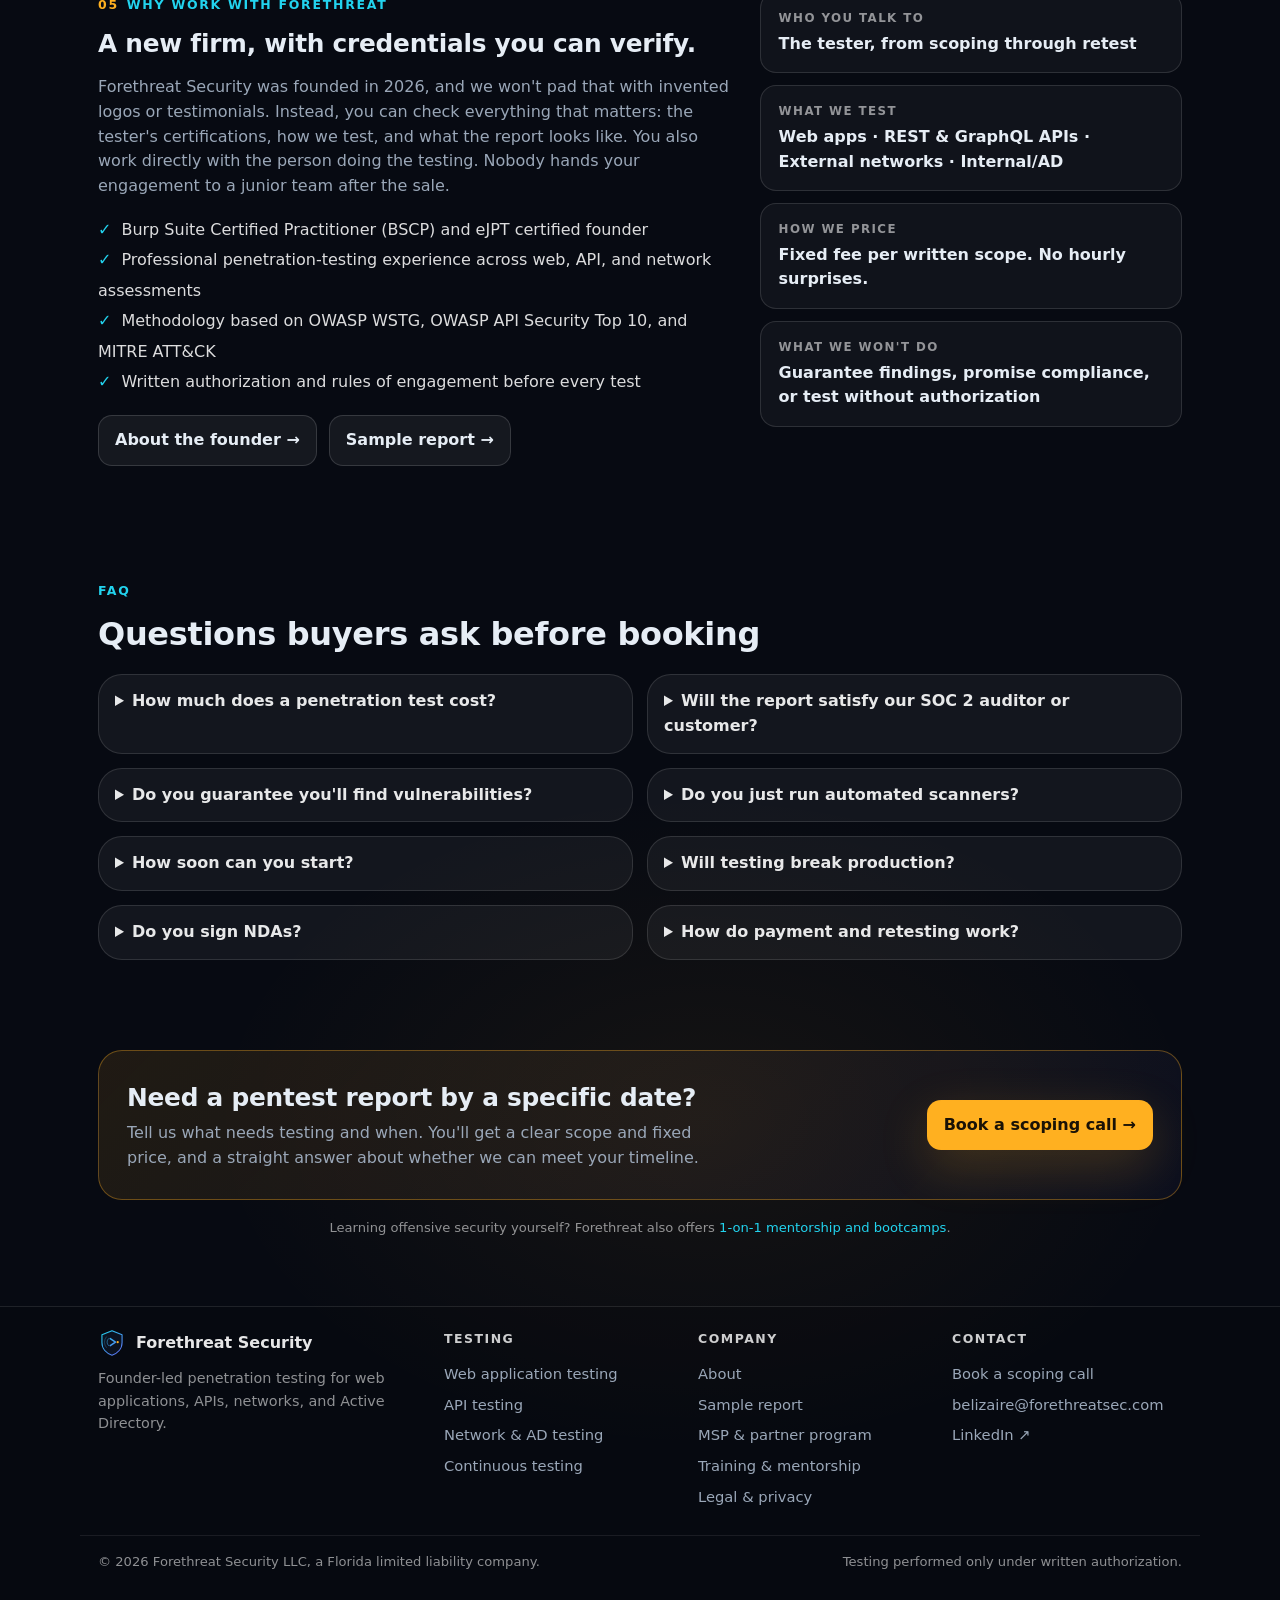
==== commit 93e8dec4: "Conversion rebuild: service pages, lead form, pricing, sample report, SEO Co-Authored-By: Claude Opu" ====
--- a/index.html
+++ b/index.html
@@ -3,310 +3,247 @@
 <head>
   <meta charset="UTF-8" />
   <meta name="viewport" content="width=device-width, initial-scale=1.0" />
-  <meta name="description" content="Forethreat Security — offensive security firm delivering penetration testing, PTaaS, and security training. Certified practitioners testing web apps, APIs, networks, and Active Directory." />
+  <meta http-equiv="Content-Security-Policy" content="default-src 'self'; script-src 'self' https://plausible.io https://static.cloudflareinsights.com; connect-src 'self' https://formspree.io https://api.web3forms.com https://plausible.io https://cloudflareinsights.com; img-src 'self' data:; style-src 'self' 'unsafe-inline'; font-src 'self'; base-uri 'self'; object-src 'none'; form-action 'self' https://formspree.io https://api.web3forms.com; upgrade-insecure-requests" />
+  <meta name="referrer" content="strict-origin-when-cross-origin" />
+  <title>Penetration Testing for SaaS & Growing Businesses | Forethreat Security</title>
+  <meta name="description" content="Independent, hands-on penetration testing for web applications, APIs, external networks, and Active Directory. Founder-led by a BSCP-certified tester. Fixed-fee proposals after a 30-minute scoping call." />
   <meta name="robots" content="index,follow" />
-  <meta property="og:title" content="Forethreat Security — Offensive Security & PTaaS" />
-  <meta property="og:description" content="Penetration testing, PTaaS, and security training from certified offensive security professionals. Understand threats before they strike." />
+  <link rel="canonical" href="https://forethreatsec.com/" />
   <meta property="og:type" content="website" />
-  <title>Forethreat Security — Offensive Security & PTaaS</title>
-  <link href="https://fonts.googleapis.com/css2?family=Inter:wght@300;400;500;600;700;800&display=swap" rel="stylesheet" />
-  <link rel="icon" href="assets/logo.svg" type="image/svg+xml" />
-  <link rel="stylesheet" href="style.css" />
+  <meta property="og:site_name" content="Forethreat Security" />
+  <meta property="og:title" content="Penetration Testing for SaaS & Growing Businesses | Forethreat Security" />
+  <meta property="og:description" content="Independent, hands-on penetration testing for web applications, APIs, external networks, and Active Directory. Founder-led by a BSCP-certified tester. Fixed-fee proposals after a 30-minute scoping call." />
+  <meta property="og:url" content="https://forethreatsec.com/" />
+  <meta name="twitter:card" content="summary" />
+  <meta name="theme-color" content="#070A12" />
+  <link rel="icon" href="/assets/logo.svg" type="image/svg+xml" />
+  <link rel="stylesheet" href="/style.css" />
+  <script src="/assets/site.js" defer></script>
+  <script type="application/ld+json">{"@context": "https://schema.org", "@type": "ProfessionalService", "@id": "https://forethreatsec.com/#org", "name": "Forethreat Security LLC", "url": "https://forethreatsec.com/", "logo": "https://forethreatsec.com/assets/logo.svg", "email": "belizaire@forethreatsec.com", "areaServed": "US", "description": "Founder-led penetration testing for web applications, APIs, external networks, and Active Directory.", "founder": {"@type": "Person", "name": "Belizaire Bassette II", "jobTitle": "Founder & Lead Penetration Tester", "sameAs": ["https://www.linkedin.com/in/belizaireb", "https://bebasset.github.io/"]}, "sameAs": ["https://www.linkedin.com/in/belizaireb"]}</script>
 </head>
 <body>
-  <!-- NAV -->
-  <div class="nav">
-    <div class="wrap nav-inner">
-      <a class="brand" href="index.html">
-        <img src="assets/logo.svg" alt="Forethreat" />
-        <span>Forethreat Security</span>
-      </a>
-      <div class="nav-links">
-        <a href="#services">Services</a>
-        <a href="#process">Process</a>
-        <a href="pricing.html">Pricing</a>
-        <a href="training.html">Training</a>
-        <a href="about.html">About</a>
-        <a class="nav-cta" href="#contact">Book a call →</a>
-      </div>
-    </div>
-  </div>
-
-  <!-- HERO -->
-  <header class="hero simple">
-    <div class="wrap">
-      <div class="eyebrow">
-        <div class="line"></div>
-        <div>Offensive Security · Penetration Testing · PTaaS</div>
-      </div>
-      <h1>Understand threats <span>before they strike.</span></h1>
-      <p class="sub">
-        Forethreat Security is an offensive security firm. Our certified testers attack your web apps, APIs,
-        networks, and Active Directory the way real adversaries do. Then we show your team exactly how a breach
-        would happen and how to stop it.
+<a class="skip" href="#main">Skip to content</a>
+<div class="nav">
+  <div class="wrap nav-inner">
+    <a class="brand" href="/"><img src="/assets/logo.svg" alt="" width="30" height="30" /><span>Forethreat Security</span></a>
+    <button class="nav-toggle" type="button" aria-expanded="false" aria-controls="nav-links">Menu</button>
+    <nav class="nav-links" id="nav-links" aria-label="Main">
+      <a href="/web-application-penetration-testing.html">Web Apps</a>
+      <a href="/api-penetration-testing.html">APIs</a>
+      <a href="/network-penetration-testing.html">Network &amp; AD</a>
+      <a href="/pricing.html">Pricing</a>
+      <a href="/partners.html">For MSPs</a>
+      <a href="/about.html">About</a>
+      <a class="nav-cta" href="/contact.html" data-track="CTA: Nav Scoping Call">Book a scoping call</a>
+    </nav>
+  </div>
+</div>
+<header class="hero simple">
+  <div class="wrap">
+    <div class="eyebrow"><div class="line"></div><div>Independent penetration testing · Web apps · APIs · Networks · Active Directory</div></div>
+    <h1>Penetration testing your customers, auditors, <span>and engineers can rely on.</span></h1>
+    <p class="sub">
+      Forethreat tests your web application, API, or network by hand, the way a real attacker would. You get a report that holds up in
+      enterprise security reviews and audits, and a prioritized fix list your engineers can act on. The certified tester who scopes your
+      engagement is the person who performs it.
+    </p>
+    <div class="cta">
+      <a class="btn signal" href="contact.html" data-track="CTA: Hero Scoping Call">Book a scoping call →</a>
+      <a class="btn" href="contact.html?type=quote" data-track="CTA: Hero Quote">Request a pentest quote</a>
+    </div>
+    <p class="assure"><b>30-minute call · written fixed-fee proposal, usually within 2 business days · no testing before signed authorization.</b></p>
+
+    <div class="trustbar">
+      <div class="trust"><b>Manual, authenticated testing</b><span>Access control, business logic, and multi-tenant isolation, not just scanner output</span></div>
+      <div class="trust"><b>Audit- and buyer-ready report</b><span>Executive summary, CVSS-rated findings, reproduction steps, retest results</span></div>
+      <div class="trust"><b>BSCP · eJPT certified</b><span>Founder-led delivery. <a class="accent" href="about.html">Verify the credentials →</a></span></div>
+    </div>
+  </div>
+</header>
+
+<main id="main">
+<!-- WHO WE HELP -->
+<section class="roomy">
+  <div class="wrap">
+    <div class="section-head"><div>
+      <div class="kicker"><span class="num">01</span>When teams call us</div>
+      <h2>Most pentests start with a deadline. We scope to yours.</h2>
+      <p class="lead" style="margin-top:8px;">If one of these applies to you, a 30-minute scoping call will tell you exactly what to test, what it costs, and when it can be done.</p>
+    </div></div>
+    <div class="triggers">
+      <div class="trigger"><h3>An enterprise customer asked for a pentest report</h3><p>Security questionnaires and vendor reviews often ask for a recent independent test of your application and API. We scope the test to what the reviewer needs to see.</p></div>
+      <div class="trigger"><h3>You're preparing for SOC 2 or ISO 27001</h3><p>SOC 2 doesn't strictly mandate a pentest, but auditors commonly expect one as evidence of security testing. You get a report and attestation letter suitable for your auditor.</p></div>
+      <div class="trigger"><h3>You're launching or shipping a major change</h3><p>New auth, a public API, multi-tenancy, payments, or a re-platform. Test it before attackers and customers find the gaps.</p></div>
+      <div class="trigger"><h3>You run IT for other businesses</h3><p>MSPs and IT providers use us as an independent tester for their clients' external, internal, and Active Directory tests. <a class="accent" href="partners.html">Partner program →</a></p></div>
+    </div>
+  </div>
+</section>
+
+<!-- SERVICES -->
+<section id="services" class="roomy">
+  <div class="wrap">
+    <div class="section-head"><div>
+      <div class="kicker"><span class="num">02</span>Services</div>
+      <h2>Three focused testing services, priced by scope.</h2>
+      <p class="lead" style="margin-top:8px;">Every test includes manual validation, a full report, a live readout, and one retest of fixed findings.</p>
+    </div></div>
+    <div class="grid3">
+      <div class="practice">
+        <h3>Web Application Penetration Testing</h3>
+        <p>Authenticated testing of your app's access control, authentication, sessions, and business logic.</p>
+        <ul><li>Role and tenant isolation (IDOR/BOLA)</li><li>Auth, MFA, SSO, and password reset flows</li><li>Injection, XSS, SSRF, file upload</li></ul>
+        <p style="color:#fff;font-weight:700;margin:0 0 12px;">From $4,500</p>
+        <a class="more" href="web-application-penetration-testing.html">Web app testing →</a>
+      </div>
+      <div class="practice">
+        <h3>API Penetration Testing</h3>
+        <p>REST and GraphQL APIs tested for the authorization flaws that scanners can't see.</p>
+        <ul><li>Object- and function-level authorization</li><li>JWT/OAuth handling and mass assignment</li><li>Rate limits and excessive data exposure</li></ul>
+        <p style="color:#fff;font-weight:700;margin:0 0 12px;">From $4,000</p>
+        <a class="more" href="api-penetration-testing.html">API testing →</a>
+      </div>
+      <div class="practice">
+        <h3>Network &amp; Active Directory Testing</h3>
+        <p>External perimeter tests and assumed-breach internal tests that map the path to domain admin.</p>
+        <ul><li>Internet-facing services, VPN, remote access</li><li>Kerberos, ADCS, credential, and delegation abuse</li><li>Lateral movement and segmentation checks</li></ul>
+        <p style="color:#fff;font-weight:700;margin:0 0 12px;">External from $3,500 · Internal/AD from $6,500</p>
+        <a class="more" href="network-penetration-testing.html">Network &amp; AD testing →</a>
+      </div>
+    </div>
+    <div class="micro" style="margin-top:14px;">Testing more than once a year? <a class="accent" href="pricing.html#retainers">Continuous testing plans</a> give you a fixed number of tester-days every quarter for new releases and retests.</div>
+  </div>
+</section>
+
+<!-- DELIVERABLES -->
+<section id="deliverables" class="roomy">
+  <div class="wrap">
+    <div class="section-head"><div>
+      <div class="kicker"><span class="num">03</span>What you receive</div>
+      <h2>A report built for two audiences.</h2>
+      <p class="lead" style="margin-top:8px;">Leadership and customers see what was tested and how it turned out. Engineers get the exact steps to reproduce each issue and how to fix it.</p>
+    </div></div>
+    <div class="includes">
+      <div class="inc"><h3>Executive summary</h3><p>Scope, overall risk, and the issues that matter most, in plain language.</p></div>
+      <div class="inc"><h3>Validated findings only</h3><p>Every issue is confirmed by hand with evidence. No unverified scanner output.</p></div>
+      <div class="inc"><h3>Reproduction steps</h3><p>Requests, responses, and screenshots, so your engineers can reproduce each issue.</p></div>
+      <div class="inc"><h3>Attack-path narrative</h3><p>How individual weaknesses chain together into real business impact.</p></div>
+      <div class="inc"><h3>Prioritized remediation</h3><p>Specific fixes, ranked by CVSS severity and how easily each issue can be exploited.</p></div>
+      <div class="inc"><h3>Retest &amp; status update</h3><p>We verify your fixes and issue an updated report showing what was resolved.</p></div>
+    </div>
+    <div class="cta" style="margin-top:18px;">
+      <a class="btn primary" href="sample-report.html" data-track="CTA: Sample Report">See a sample report →</a>
+    </div>
+  </div>
+</section>
+
+<!-- PROCESS -->
+<section id="process" class="roomy">
+  <div class="wrap">
+    <div class="section-head"><div>
+      <div class="kicker"><span class="num">04</span>How an engagement works</div>
+      <h2>From first call to verified fixes.</h2>
+    </div></div>
+    <div class="steps4 steps5">
+      <div class="step4"><h3>Scoping call</h3><p>We confirm what you need tested, why, and by when. No obligation.</p><span class="when">30 minutes</span></div>
+      <div class="step4"><h3>Fixed-fee proposal</h3><p>Written scope, timeline, deliverables, and price. Mutual NDA available.</p><span class="when">Usually within 2 business days</span></div>
+      <div class="step4"><h3>Authorization</h3><p>Signed agreement, rules of engagement, and written authorization to test, then a deposit.</p><span class="when">Before any testing</span></div>
+      <div class="step4"><h3>Testing &amp; report</h3><p>Hands-on testing. Critical issues are reported immediately, not held for the report.</p><span class="when">Typically 3–8 testing days</span></div>
+      <div class="step4"><h3>Readout &amp; retest</h3><p>A walkthrough with your team, then verification of your fixes.</p><span class="when">Retest included</span></div>
+    </div>
+  </div>
+</section>
+
+<!-- TRUST -->
+<section id="trust" class="roomy">
+  <div class="wrap split">
+    <div>
+      <div class="kicker"><span class="num">05</span>Why work with Forethreat</div>
+      <h2>A new firm, with credentials you can verify.</h2>
+      <p class="lead" style="margin-top:12px;">
+        Forethreat Security was founded in 2026, and we won't pad that with invented logos or testimonials. Instead, you can check
+        everything that matters: the tester's certifications, how we test, and what the report looks like. You also work directly with
+        the person doing the testing. Nobody hands your engagement to a junior team after the sale.
       </p>
-      <div class="cta">
-        <a class="btn signal" href="#contact">Book a call →</a>
-        <a class="btn" href="#services">See our services</a>
-      </div>
-
-      <div class="trustbar">
-        <div class="trust"><b>Full-scope testing</b><span>Web, API, network &amp; Active Directory</span></div>
-        <div class="trust"><b>OWASP &amp; NIST aligned</b><span>Recognized methodology, CVSS-rated findings</span></div>
-        <div class="trust"><b>BSCP · eJPT certified</b><span>Credentialed, hands-on practitioners</span></div>
-      </div>
-    </div>
-  </header>
-
-  <!-- FRAMEWORK STRIP -->
-  <div class="strip" aria-label="Methodologies and certifications">
-    <div class="wrap strip-inner">
-      <span class="strip-label">Methodologies &amp; credentials</span>
-      <span class="strip-item">OWASP Top 10</span>
-      <span class="strip-item">OWASP WSTG</span>
-      <span class="strip-item">OWASP API Top 10</span>
-      <span class="strip-item">MITRE ATT&amp;CK</span>
-      <span class="strip-item">NIST CSF</span>
-      <span class="strip-item">CVSS</span>
-      <span class="strip-item">BSCP</span>
-      <span class="strip-item">eJPT</span>
-    </div>
-  </div>
-
-  <!-- 01 SERVICES -->
-  <section id="services" class="roomy">
-    <div class="wrap">
-      <div class="section-head">
-        <div>
-          <div class="kicker"><span class="num">01</span>What we do</div>
-          <h2>Three practices, one accountable team.</h2>
-          <p class="lead" style="margin-top:8px;">Whether you need one test, ongoing coverage, or a stronger team, you work directly with the people doing the work.</p>
-        </div>
-      </div>
-      <div class="grid3">
-        <div class="practice">
-          <div class="icon">🎯</div>
-          <h3>Penetration Testing</h3>
-          <p>Fixed-scope, fixed-price assessments.</p>
-          <ul>
-            <li>Web application testing</li>
-            <li>API testing (REST &amp; GraphQL)</li>
-            <li>External &amp; internal network</li>
-            <li>Active Directory</li>
-          </ul>
-          <a class="more" href="pricing.html">View packages →</a>
-        </div>
-        <div class="practice">
-          <div class="icon">🛡️</div>
-          <h3>PTaaS &amp; Retainers</h3>
-          <p>Continuous testing as your environment changes.</p>
-          <ul>
-            <li>Scheduled, rotating coverage</li>
-            <li>Testing of new features &amp; releases</li>
-            <li>Retesting of fixes included</li>
-            <li>Direct access to your testers</li>
-          </ul>
-          <a class="more" href="pricing.html">View retainers →</a>
-        </div>
-        <div class="practice">
-          <div class="icon">🎓</div>
-          <h3>Training &amp; Education</h3>
-          <p>Hands-on offensive security instruction.</p>
-          <ul>
-            <li>1-on-1 remote mentorship</li>
-            <li>1–4 week bootcamps</li>
-            <li>Certification prep (eJPT, BSCP, OSCP)</li>
-            <li>Capstone engagement &amp; report</li>
-          </ul>
-          <a class="more" href="training.html">Explore training →</a>
-        </div>
-      </div>
-    </div>
-  </section>
-
-  <!-- FREE BASELINE FEATURE -->
-  <section id="baseline" style="padding-top:0;">
-    <div class="wrap">
-      <div class="banner">
-        <div>
-          <div class="kicker" style="color:var(--signal);">Complimentary · New clients</div>
-          <h2>Free Security Baseline Assessment</h2>
-          <p>See the quality of our work before you commit to anything.</p>
-          <ul class="checks">
-            <li>One asset: your web application <em>or</em> external network</li>
-            <li>3–5 real, evidence-backed vulnerabilities</li>
-            <li>Executive risk summary + 30-minute readout</li>
-          </ul>
-          <div class="fine">A focused, limited assessment, not a full penetration test. Written authorization required. Founding clients receive 15–20% off their first paid engagement.</div>
-        </div>
-        <div class="cta">
-          <a class="btn signal" href="#contact">Request your baseline →</a>
-          <a class="btn" href="business-security-guide.pdf" target="_blank" rel="noopener" download>📄 Free Business Security Guide</a>
-        </div>
-      </div>
-    </div>
-  </section>
-
-  <!-- 02 PROCESS -->
-  <section id="process" class="roomy">
-    <div class="wrap">
-      <div class="section-head">
-        <div>
-          <div class="kicker"><span class="num">02</span>How we work</div>
-          <h2>A clear path from first call to final report.</h2>
-        </div>
-      </div>
-      <div class="steps4 steps5">
-        <div class="step4"><h3>Discovery &amp; scoping</h3><p>We learn your environment and goals, then send a fixed quote.</p><span class="when">30-minute call</span></div>
-        <div class="step4"><h3>Rules of engagement</h3><p>Scope, timing, and contacts in writing, plus a signed authorization to test.</p><span class="when">Before any testing</span></div>
-        <div class="step4"><h3>Active testing</h3><p>Manual, hands-on testing. Critical issues are reported to you right away.</p><span class="when">Typically 3–8 days</span></div>
-        <div class="step4"><h3>Reporting</h3><p>An executive summary for leadership and step-by-step findings for engineers.</p><span class="when">Report + readout</span></div>
-        <div class="step4"><h3>Remediation &amp; retest</h3><p>We help your team fix issues, then verify that the fixes worked.</p><span class="when">Retest included</span></div>
-      </div>
-    </div>
-  </section>
-
-  <!-- 03 WHAT YOU GET -->
-  <section id="why" class="roomy">
-    <div class="wrap">
-      <div class="section-head">
-        <div>
-          <div class="kicker"><span class="num">03</span>Every engagement includes</div>
-          <h2>Real findings, not scanner noise.</h2>
-        </div>
-      </div>
-      <div class="includes">
-        <div class="inc"><h3>Manual validation</h3><p>Every finding is confirmed by hand. No false positives padding the report.</p></div>
-        <div class="inc"><h3>Proof of concept</h3><p>Reproduction steps and evidence your engineers can follow.</p></div>
-        <div class="inc"><h3>Attack-path analysis</h3><p>How individual issues chain together into a real breach.</p></div>
-        <div class="inc"><h3>Business-impact ratings</h3><p>CVSS severity explained in terms leadership understands.</p></div>
-        <div class="inc"><h3>Prioritized remediation</h3><p>Clear, practical fixes ranked by risk.</p></div>
-        <div class="inc"><h3>NDA &amp; confidentiality</h3><p>A mutual NDA is standard, and your data stays confidential.</p></div>
-      </div>
-    </div>
-  </section>
-
-  <!-- TESTIMONIALS -->
-  <!--
-    To add a real testimonial: have the client complete docs/14_Client-Testimonial-and-Release-Form.
-    Per that release, publish ONLY the company name (or industry) + job title — never an individual's
-    personal name, and never any vulnerability or technical finding. Copy a .quote block below and edit it.
-    For an "industry only" attribution, put the role in .role and an industry descriptor in .org.
-  -->
-  <!-- Testimonials hidden until real, signed testimonials exist. Placeholder quotes removed
-       2026-07-23 to avoid publishing fabricated "verified" client feedback. Add cards ONLY from
-       signed release forms (docs/14_Client-Testimonial-and-Release-Form), then remove hidden/display:none. -->
-  <section id="testimonials" hidden style="display:none">
-    <div class="wrap">
-      <div class="section-head"><div><h2>What clients say</h2><p class="lead">Verified feedback from organizations we've worked with — published with permission, with company and findings kept confidential.</p></div></div>
-      <div class="quotes">
-        <!-- Real testimonial cards go here — one per signed release form. -->
-      </div>
-      <div class="micro" style="margin-top:14px;">
-        Testimonials are published only with written client permission and are kept confidential by design — <strong>no company is named without consent, no individual's personal name is published, and no vulnerability or finding is ever disclosed.</strong> Worked with us? <a href="#contact" class="accent">Share your experience</a>.
-      </div>
-    </div>
-  </section>
-
-  <!-- 04 ABOUT -->
-  <section id="about" class="roomy">
-    <div class="wrap split">
-      <div>
-        <div class="kicker"><span class="num">04</span>About Forethreat</div>
-        <h2>Certified practitioners. No hand-offs.</h2>
-        <p class="lead" style="margin-top:12px;">
-          Forethreat Security was built by penetration testers who were tired of reports full of scanner output and little guidance.
-          We test by hand, explain what we find in plain language, and stay with you through remediation.
-          The people who scope your engagement are the same people who test it.
-        </p>
-        <div class="cta" style="margin-top:18px;"><a class="btn" href="about.html">More about us →</a></div>
-      </div>
-      <div class="facts">
-        <div class="fact"><small>Focus</small><b>Small &amp; mid-sized businesses</b></div>
-        <div class="fact"><small>Credentials</small><b>BSCP · eJPT · OSCP in progress</b></div>
-        <div class="fact"><small>Approach</small><b>Authorized, manual, collaborative</b></div>
-      </div>
-    </div>
-  </section>
-
-  <!-- FAQ -->
-  <section id="faq" class="roomy">
-    <div class="wrap">
-      <div class="section-head"><div><div class="kicker">FAQ</div><h2>Common questions</h2></div></div>
-      <div class="faq">
-        <details><summary>Do you require authorization?</summary><p>Always. We only test with written authorization, an agreed scope, and signed rules of engagement.</p></details>
-        <details><summary>Will you sign an NDA?</summary><p>Yes. A mutual NDA is standard for every engagement.</p></details>
-        <details><summary>Do you just run automated scanners?</summary><p>No. Testing is manual and hands-on, so every finding is confirmed with real proof.</p></details>
-        <details><summary>Do you offer retesting?</summary><p>Yes. One retest is included with every one-off test, and retesting is built into retainers.</p></details>
-        <details><summary>How do I pay?</summary><p>Card, ACH, or PayPal. Installments and prepaid retainers are available. See <a href="pricing.html" class="accent">Pricing</a>.</p></details>
-        <details><summary>How long does a test take?</summary><p>Most engagements take 3–8 testing days, depending on scope. You'll get a timeline with your quote.</p></details>
-      </div>
-    </div>
-  </section>
-
-  <!-- CONTACT -->
-  <section id="contact" class="roomy">
-    <div class="wrap">
-      <div class="contact">
-        <div class="contact-box" style="padding:28px;">
-          <div class="kicker">Get started</div>
-          <h2 style="margin:0 0 8px;">Start protecting what matters.</h2>
-          <p>Book a free 30-minute discovery call. You'll talk with a practitioner, not a salesperson.</p>
-          <ol class="call-steps">
-            <li><span><b>Tell us your context.</b> What you want tested, and why now.</span></li>
-            <li><span><b>Talk it through.</b> We'll ask a few questions about scope and access.</span></li>
-            <li><span><b>Get a written proposal.</b> A fixed scope, timeline, and price.</span></li>
-          </ol>
-        </div>
-        <div class="contact-box" style="padding:28px;">
-          <h3 style="margin:0 0 6px;">Reach our team</h3>
-          <p><a class="accent" href="mailto:belizaire@forethreatsec.com">belizaire@forethreatsec.com</a></p>
-          <p>Calls by Zoom or Google Meet.</p>
-          <div class="contact-actions" style="flex-direction:column; align-items:stretch;">
-            <a class="btn signal" style="justify-content:center;" href="mailto:belizaire@forethreatsec.com?subject=Forethreat%20-%20Discovery%20Call%20Request&body=Company%3A%0AAsset(s)%3A%0ATesting%20type%20(Web%2FNetwork%2FAPI%2FAD)%3A%0AAuth%20available%3F%20(Yes%2FNo)%3A%0ATimeframe%3A%0APreferred%20call%20times%3A%0A">Book a discovery call →</a>
-            <a class="btn" style="justify-content:center;" href="https://www.linkedin.com/in/belizaireb" target="_blank" rel="noopener">Message us on LinkedIn ↗</a>
-          </div>
-          <p style="margin-top:14px; font-size:.85rem; color:var(--muted2);">All testing is performed only under explicit written authorization.</p>
-        </div>
-      </div>
-    </div>
-  </section>
-
-  <!-- FOOTER -->
-  <footer class="foot">
-    <div class="wrap foot-cols">
-      <div>
-        <div style="display:flex; align-items:center; gap:10px; margin-bottom:10px;">
-          <img src="assets/logo.svg" alt="" width="28" height="28" />
-          <div style="font-weight:700;color:rgba(255,255,255,.9);">Forethreat Security</div>
-        </div>
-        <div style="font-size:.9rem; max-width:34ch;">Understand threats before they strike. Authorized offensive security testing and training.</div>
-      </div>
-      <div>
-        <h4>Services</h4>
-        <a href="index.html#services">Penetration Testing</a>
-        <a href="pricing.html">PTaaS &amp; Retainers</a>
-        <a href="index.html#baseline">Free Baseline</a>
-        <a href="training.html">Training</a>
-      </div>
-      <div>
-        <h4>Company</h4>
-        <a href="about.html">About</a>
-        <a href="pricing.html">Pricing</a>
-        <a href="legal.html">Terms &amp; Legal</a>
-      </div>
-      <div>
-        <h4>Contact</h4>
-        <a href="mailto:belizaire@forethreatsec.com">Email us</a>
-        <a href="https://www.linkedin.com/in/belizaireb" target="_blank" rel="noopener">LinkedIn ↗</a>
-        <a href="index.html#contact">Book a call</a>
-      </div>
-    </div>
-    <div class="wrap foot-bottom">
-      <span>© <span id="yr">2026</span> Forethreat Security LLC. All rights reserved.</span>
-      <span>Authorized testing only · Evidence-driven reporting</span>
-    </div>
-  </footer>
-  <script>document.getElementById('yr').textContent=new Date().getFullYear();</script>
+      <ul class="tick" style="margin-top:16px;color:rgba(255,255,255,.86);line-height:1.9;">
+        <li>Burp Suite Certified Practitioner (BSCP) and eJPT certified founder</li>
+        <li>Professional penetration-testing experience across web, API, and network assessments</li>
+        <li>Methodology based on OWASP WSTG, OWASP API Security Top 10, and MITRE ATT&amp;CK</li>
+        <li>Written authorization and rules of engagement before every test</li>
+      </ul>
+      <div class="cta" style="margin-top:18px;"><a class="btn" href="about.html">About the founder →</a><a class="btn" href="sample-report.html">Sample report →</a></div>
+    </div>
+    <div class="facts">
+      <div class="fact"><small>Who you talk to</small><b>The tester, from scoping through retest</b></div>
+      <div class="fact"><small>What we test</small><b>Web apps · REST &amp; GraphQL APIs · External networks · Internal/AD</b></div>
+      <div class="fact"><small>How we price</small><b>Fixed fee per written scope. No hourly surprises.</b></div>
+      <div class="fact"><small>What we won't do</small><b>Guarantee findings, promise compliance, or test without authorization</b></div>
+    </div>
+  </div>
+</section>
+
+<!-- FAQ -->
+<section id="faq" class="roomy">
+  <div class="wrap">
+    <div class="section-head"><div><div class="kicker">FAQ</div><h2>Questions buyers ask before booking</h2></div></div>
+    <div class="faq">
+      <details><summary>How much does a penetration test cost?</summary><p>It depends on scope. Web application tests start at $4,500, API tests at $4,000, external network tests at $3,500, and internal/Active Directory tests at $6,500. You get a fixed price in writing after the scoping call. <a class="accent" href="pricing.html">See pricing</a>.</p></details>
+      <details><summary>Will the report satisfy our SOC 2 auditor or customer?</summary><p>Our reports are built for that use: scope, methodology, dates, findings, and retest status, plus an attestation letter on request. Whether a specific auditor or customer accepts a report is their decision, so tell us their requirements during scoping and we'll design the test to match.</p></details>
+      <details><summary>Do you guarantee you'll find vulnerabilities?</summary><p>No, and you should be wary of anyone who does. You're paying for thorough, documented testing of the agreed scope. If we find nothing significant, the report shows exactly what was tested and how.</p></details>
+      <details><summary>Do you just run automated scanners?</summary><p>No. Tools help with coverage, but the findings that matter, like broken access control, tenant isolation failures, and business logic flaws, require manual testing. Every reported issue is validated by hand.</p></details>
+      <details><summary>How soon can you start?</summary><p>Usually 2–4 weeks after the agreement is signed, depending on the schedule. Tell us your deadline on the scoping call and we'll say up front whether we can meet it.</p></details>
+      <details><summary>Will testing break production?</summary><p>We agree on testing windows, rate limits, and off-limits actions in the rules of engagement, and we can test a staging environment if you have one. Destructive actions are never performed without explicit approval.</p></details>
+      <details><summary>Do you sign NDAs?</summary><p>Yes. A mutual NDA is available before the scoping call if you need one, and confidentiality is part of every engagement agreement.</p></details>
+      <details><summary>How do payment and retesting work?</summary><p>A 50% deposit confirms your testing dates, and the balance is due when the report is delivered. You can pay by ACH, card, or PayPal. One retest of fixed findings within 60 days of the report is included.</p></details>
+    </div>
+  </div>
+</section>
+
+<section>
+  <div class="wrap">
+    <div class="ctaband">
+      <div><h2>Need a pentest report by a specific date?</h2><p>Tell us what needs testing and when. You'll get a clear scope and fixed price, and a straight answer about whether we can meet your timeline.</p></div>
+      <div class="cta"><a class="btn signal" href="contact.html" data-track="CTA: Footer Band Scoping Call">Book a scoping call →</a></div>
+    </div>
+    <p class="fineprint" style="margin-top:18px;text-align:center;">Learning offensive security yourself? Forethreat also offers <a class="accent" href="training.html">1-on-1 mentorship and bootcamps</a>.</p>
+  </div>
+</section>
+</main>
+
+<footer class="foot">
+  <div class="wrap foot-cols">
+    <div>
+      <div style="display:flex; align-items:center; gap:10px; margin-bottom:10px;">
+        <img src="/assets/logo.svg" alt="" width="28" height="28" />
+        <div style="font-weight:700;color:rgba(255,255,255,.9);">Forethreat Security</div>
+      </div>
+      <div style="font-size:.9rem; max-width:34ch;">Founder-led penetration testing for web applications, APIs, networks, and Active Directory.</div>
+    </div>
+    <div>
+      <h4>Testing</h4>
+      <a href="/web-application-penetration-testing.html">Web application testing</a>
+      <a href="/api-penetration-testing.html">API testing</a>
+      <a href="/network-penetration-testing.html">Network &amp; AD testing</a>
+      <a href="/pricing.html#retainers">Continuous testing</a>
+    </div>
+    <div>
+      <h4>Company</h4>
+      <a href="/about.html">About</a>
+      <a href="/sample-report.html">Sample report</a>
+      <a href="/partners.html">MSP &amp; partner program</a>
+      <a href="/training.html">Training &amp; mentorship</a>
+      <a href="/legal.html">Legal &amp; privacy</a>
+    </div>
+    <div>
+      <h4>Contact</h4>
+      <a href="/contact.html">Book a scoping call</a>
+      <a href="mailto:belizaire@forethreatsec.com">belizaire@forethreatsec.com</a>
+      <a href="https://www.linkedin.com/in/belizaireb" target="_blank" rel="noopener">LinkedIn ↗</a>
+    </div>
+  </div>
+  <div class="wrap foot-bottom">
+    <span>© <span id="yr">2026</span> Forethreat Security LLC, a Florida limited liability company.</span>
+    <span>Testing performed only under written authorization.</span>
+  </div>
+</footer>
 </body>
 </html>
--- a/style.css
+++ b/style.css
@@ -295,3 +295,114 @@
 .foot-cols a{ display:block; color:var(--muted); padding:4px 0; font-size:.92rem; }
 .foot-cols a:hover{ color:var(--text); }
 .foot-bottom{ margin-top:22px; padding-top:16px; border-top:1px solid rgba(255,255,255,.08); font-size:.82rem; color:var(--muted2); display:flex; justify-content:space-between; flex-wrap:wrap; gap:10px; }
+
+/* ======================================================================
+   2026-11 conversion rebuild: accessibility, mobile nav, forms,
+   service pages, tiers, sample report
+   ====================================================================== */
+[hidden]{ display:none !important; }
+.skip{ position:absolute; left:-9999px; top:8px; z-index:100; padding:10px 14px; border-radius:10px; background:var(--signal); color:#1A1206; font-weight:700; }
+.skip:focus{ left:12px; }
+:focus-visible{ outline:2px solid var(--accent); outline-offset:3px; border-radius:6px; }
+@media (prefers-reduced-motion:reduce){ *{ scroll-behavior:auto !important; transition:none !important; } }
+html{ scroll-behavior:smooth; }
+
+/* Mobile nav */
+.nav-toggle{ display:none; background:rgba(255,255,255,.06); border:1px solid var(--border); color:var(--text); border-radius:12px; padding:9px 12px; font:inherit; font-weight:600; cursor:pointer; }
+@media (max-width:980px){
+  :root{ --nav-offset:76px; }
+  .nav-toggle{ display:inline-flex; }
+  .nav-links{ display:none; width:100%; flex-direction:column; align-items:stretch; padding:6px 0 10px; }
+  .nav-links.open{ display:flex; }
+  .nav-links a{ padding:12px 10px; }
+  .nav-links .nav-cta{ margin:6px 0 0; text-align:center; }
+}
+
+/* Hero helpers */
+.hero .assure{ margin-top:14px; color:var(--muted2); font-size:.9rem; }
+.hero .assure b{ color:var(--text); font-weight:600; }
+
+/* Buyer triggers / problem cards */
+.triggers{ display:grid; grid-template-columns:repeat(4,1fr); gap:14px; }
+@media (max-width:980px){ .triggers{ grid-template-columns:1fr 1fr; } }
+@media (max-width:560px){ .triggers{ grid-template-columns:1fr; } }
+.trigger{ padding:20px; border-radius:var(--radius2); border:1px solid rgba(255,255,255,.12); background:rgba(255,255,255,.04); }
+.trigger h3{ margin:0 0 6px; font-size:1rem; }
+.trigger p{ margin:0; color:var(--muted); font-size:.93rem; }
+
+/* Tier tables */
+.tiers{ display:grid; grid-template-columns:repeat(3,1fr); gap:14px; align-items:stretch; }
+@media (max-width:980px){ .tiers{ grid-template-columns:1fr; } }
+.tier{ display:flex; flex-direction:column; padding:22px; border-radius:var(--radius2); border:1px solid rgba(255,255,255,.12); background:rgba(255,255,255,.05); position:relative; }
+.tier.pop{ border-color:rgba(34,211,238,.45); background:linear-gradient(180deg, rgba(34,211,238,.10), rgba(255,255,255,.04)); }
+.tier .badge{ position:absolute; top:14px; right:14px; font-size:.68rem; font-weight:700; letter-spacing:.05em; padding:5px 9px; border-radius:999px; background:var(--signal); color:#1A1206; }
+.tier h3{ margin:0 0 4px; font-size:1.1rem; }
+.tier .for{ margin:0 0 12px; color:var(--muted); font-size:.9rem; }
+.tier .amt{ font-size:1.6rem; font-weight:800; color:#fff; margin:0; }
+.tier .amt small{ font-size:.85rem; font-weight:600; color:var(--muted); }
+.tier .effort{ margin:2px 0 14px; color:var(--signal); font-size:.82rem; font-weight:600; }
+.tier ul{ margin:0 0 16px; padding-left:18px; color:rgba(255,255,255,.84); font-size:.93rem; }
+.tier li{ margin:6px 0; }
+.tier .btn{ margin-top:auto; justify-content:center; }
+
+/* Coverage & two-column lists */
+.cols2{ display:grid; grid-template-columns:1fr 1fr; gap:14px; }
+@media (max-width:860px){ .cols2{ grid-template-columns:1fr; } }
+.box{ padding:22px; border-radius:var(--radius2); border:1px solid rgba(255,255,255,.12); background:rgba(255,255,255,.04); }
+.box h3{ margin:0 0 10px; font-size:1.05rem; }
+.box p{ margin:0 0 10px; color:var(--muted); }
+.box ul{ margin:0; padding-left:18px; color:rgba(255,255,255,.84); }
+.box li{ margin:7px 0; }
+.box.warn{ border-color:rgba(255,176,32,.35); }
+.box.note{ border-color:rgba(34,211,238,.30); }
+.tick{ list-style:none; padding:0 !important; }
+.tick li::before{ content:"✓"; color:var(--accent); font-weight:800; margin-right:10px; }
+.cross{ list-style:none; padding:0 !important; }
+.cross li::before{ content:"—"; color:var(--muted2); font-weight:800; margin-right:10px; }
+
+/* Prose content within a page */
+.text{ max-width:76ch; }
+.text p{ color:var(--muted); }
+.text h3{ margin:22px 0 6px; }
+.text code, .report code{ font-family:ui-monospace, SFMono-Regular, Menlo, Consolas, monospace; font-size:.88em; background:rgba(255,255,255,.07); padding:1px 6px; border-radius:6px; }
+
+/* CTA band */
+.ctaband{ display:flex; justify-content:space-between; align-items:center; gap:18px; flex-wrap:wrap; padding:28px; border-radius:var(--radius2);
+  border:1px solid rgba(255,176,32,.35); background:linear-gradient(135deg, rgba(255,176,32,.10), rgba(99,102,241,.06)); }
+.ctaband h2{ margin:0 0 4px; }
+.ctaband p{ margin:0; color:var(--muted); max-width:60ch; }
+.ctaband .cta{ margin:0; }
+
+/* Forms */
+.form{ display:grid; gap:16px; }
+.form .row{ display:grid; grid-template-columns:1fr 1fr; gap:14px; }
+@media (max-width:640px){ .form .row{ grid-template-columns:1fr; } }
+.form label, .form legend{ display:block; font-weight:600; font-size:.92rem; margin-bottom:6px; color:var(--text); }
+.form .hint{ font-weight:400; color:var(--muted2); font-size:.82rem; }
+.form input[type=text], .form input[type=email], .form select, .form textarea{
+  width:100%; padding:12px 13px; border-radius:12px; border:1px solid rgba(255,255,255,.18); background:rgba(0,0,0,.25);
+  color:var(--text); font:inherit; font-size:.97rem; }
+.form textarea{ min-height:110px; resize:vertical; }
+.form select option{ background:#0B1220; }
+.form input:focus, .form select:focus, .form textarea:focus{ border-color:var(--accent); outline:none; box-shadow:0 0 0 3px rgba(34,211,238,.18); }
+.form fieldset{ border:0; margin:0; padding:0; }
+.checks-grid{ display:grid; grid-template-columns:1fr 1fr; gap:8px 14px; }
+@media (max-width:640px){ .checks-grid{ grid-template-columns:1fr; } }
+.checks-grid label{ display:flex; gap:10px; align-items:center; font-weight:500; color:var(--muted); margin:0; padding:9px 11px; border:1px solid rgba(255,255,255,.12); border-radius:10px; cursor:pointer; }
+.checks-grid input{ accent-color:var(--accent); width:16px; height:16px; }
+.hp{ position:absolute !important; left:-10000px !important; width:1px; height:1px; overflow:hidden; }
+.form .btn{ justify-content:center; font-size:1rem; border:0; cursor:pointer; font-family:inherit; }
+.form-status{ min-height:1.2em; font-size:.92rem; margin:0; }
+.form-status.ok{ color:#7ee2b8; }
+.form-status.err{ color:#ffb4a8; }
+.fineprint{ font-size:.82rem; color:var(--muted2); margin:0; }
+
+/* Sample report */
+.report{ max-width:900px; margin:0 auto; }
+.report .sev{ display:inline-block; font-size:.74rem; font-weight:800; letter-spacing:.05em; padding:4px 9px; border-radius:999px; }
+.sev.crit{ background:#7f1d1d; color:#fecaca; } .sev.high{ background:#9a3412; color:#ffedd5; }
+.sev.med{ background:#854d0e; color:#fef3c7; } .sev.low{ background:#1e3a8a; color:#dbeafe; } .sev.info{ background:#334155; color:#e2e8f0; }
+.report pre{ white-space:pre-wrap; word-break:break-word; background:rgba(0,0,0,.35); border:1px solid rgba(255,255,255,.10); border-radius:12px; padding:14px; font-size:.84rem; color:#cfe8ef; overflow:auto; }
+.report table.tbl td{ vertical-align:top; }
+.stamp{ border:1px dashed rgba(255,176,32,.6); color:var(--signal); padding:10px 14px; border-radius:12px; font-size:.9rem; }
+@media (max-width:700px){ .card-body table.tbl{ min-width:620px; } }
